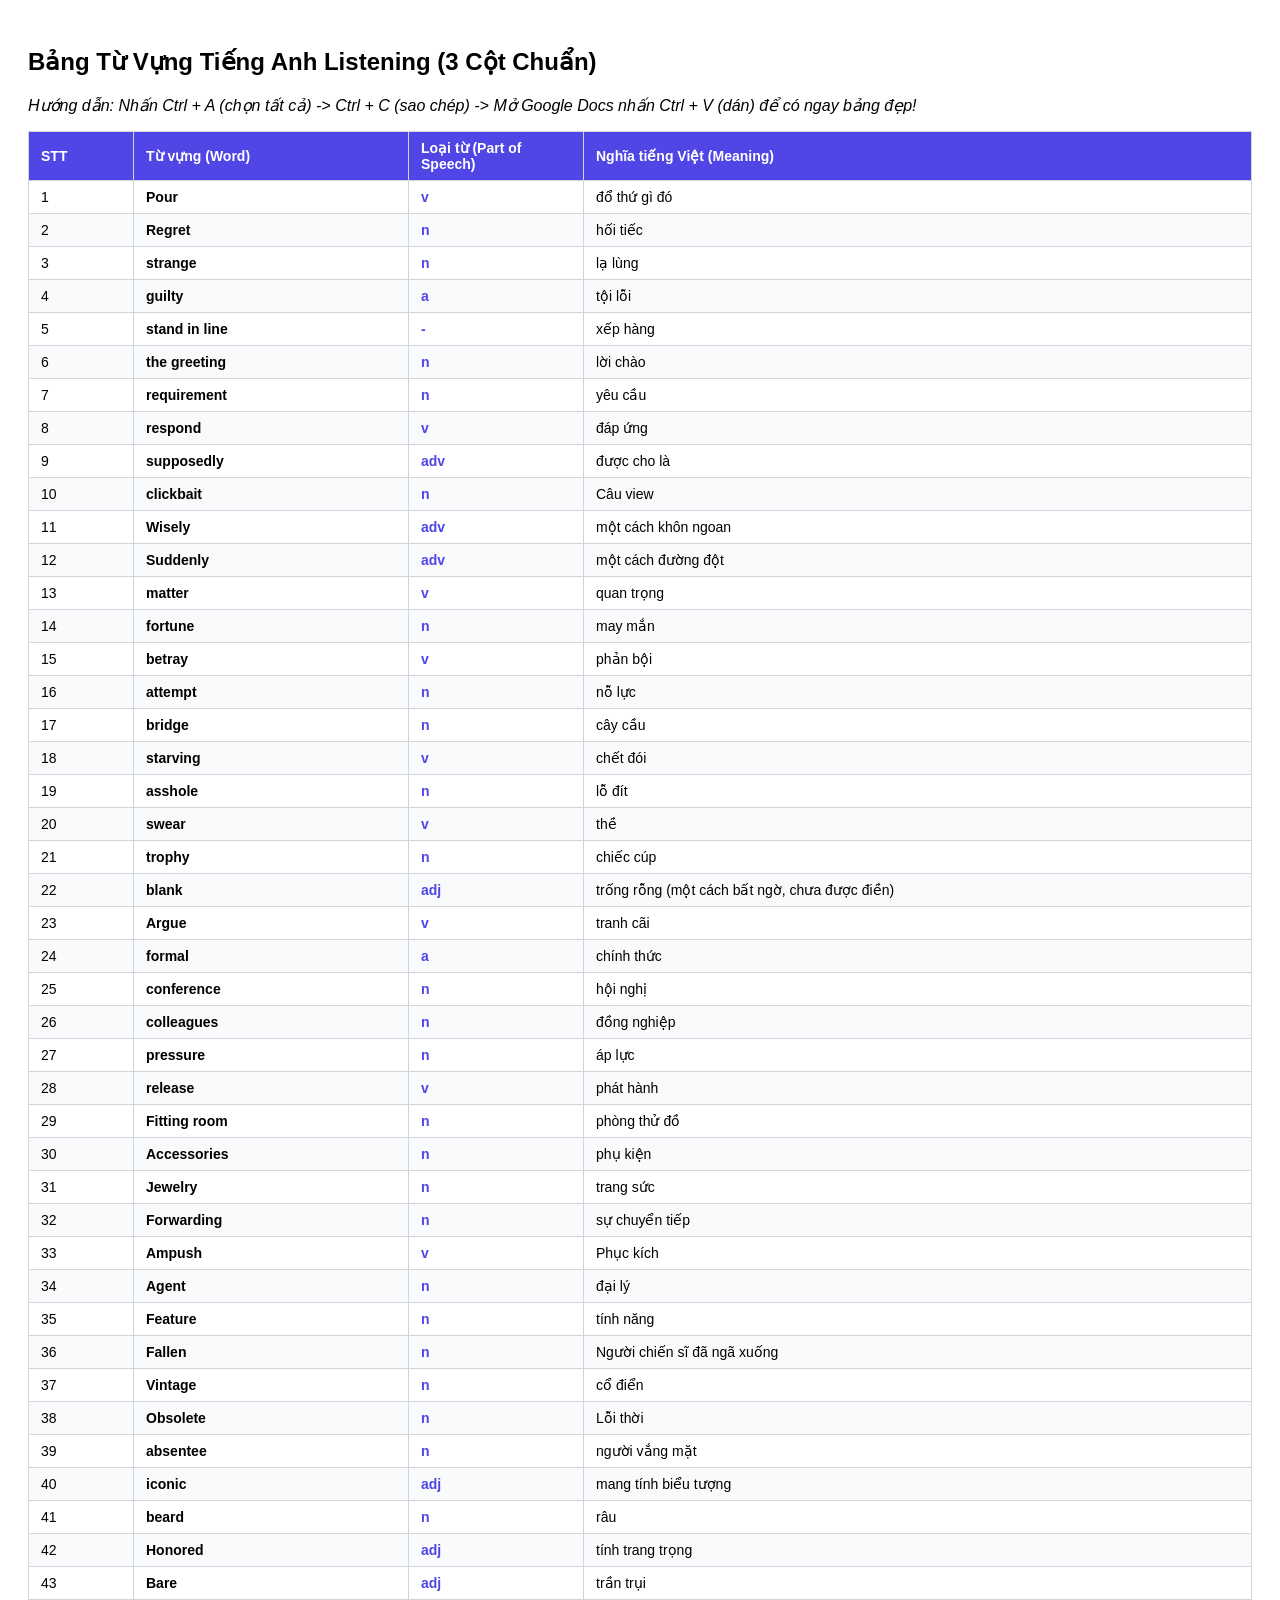
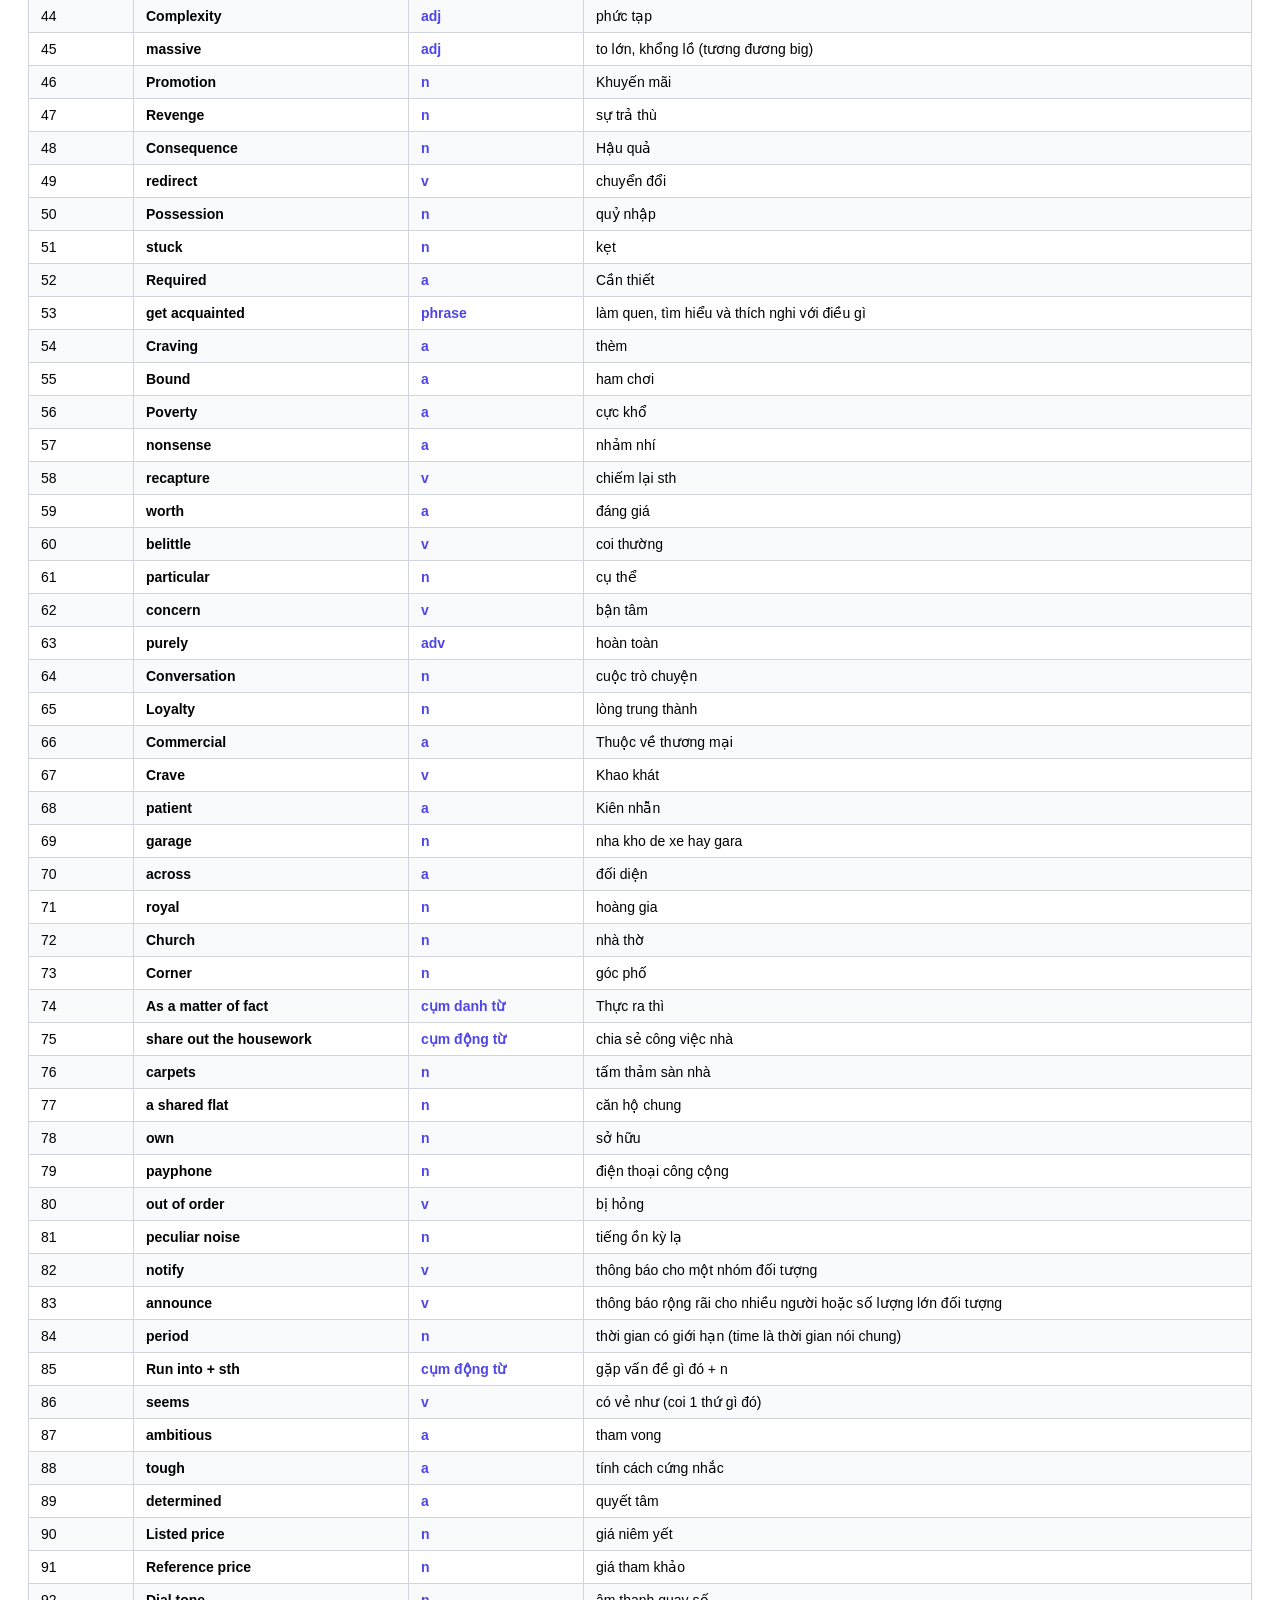
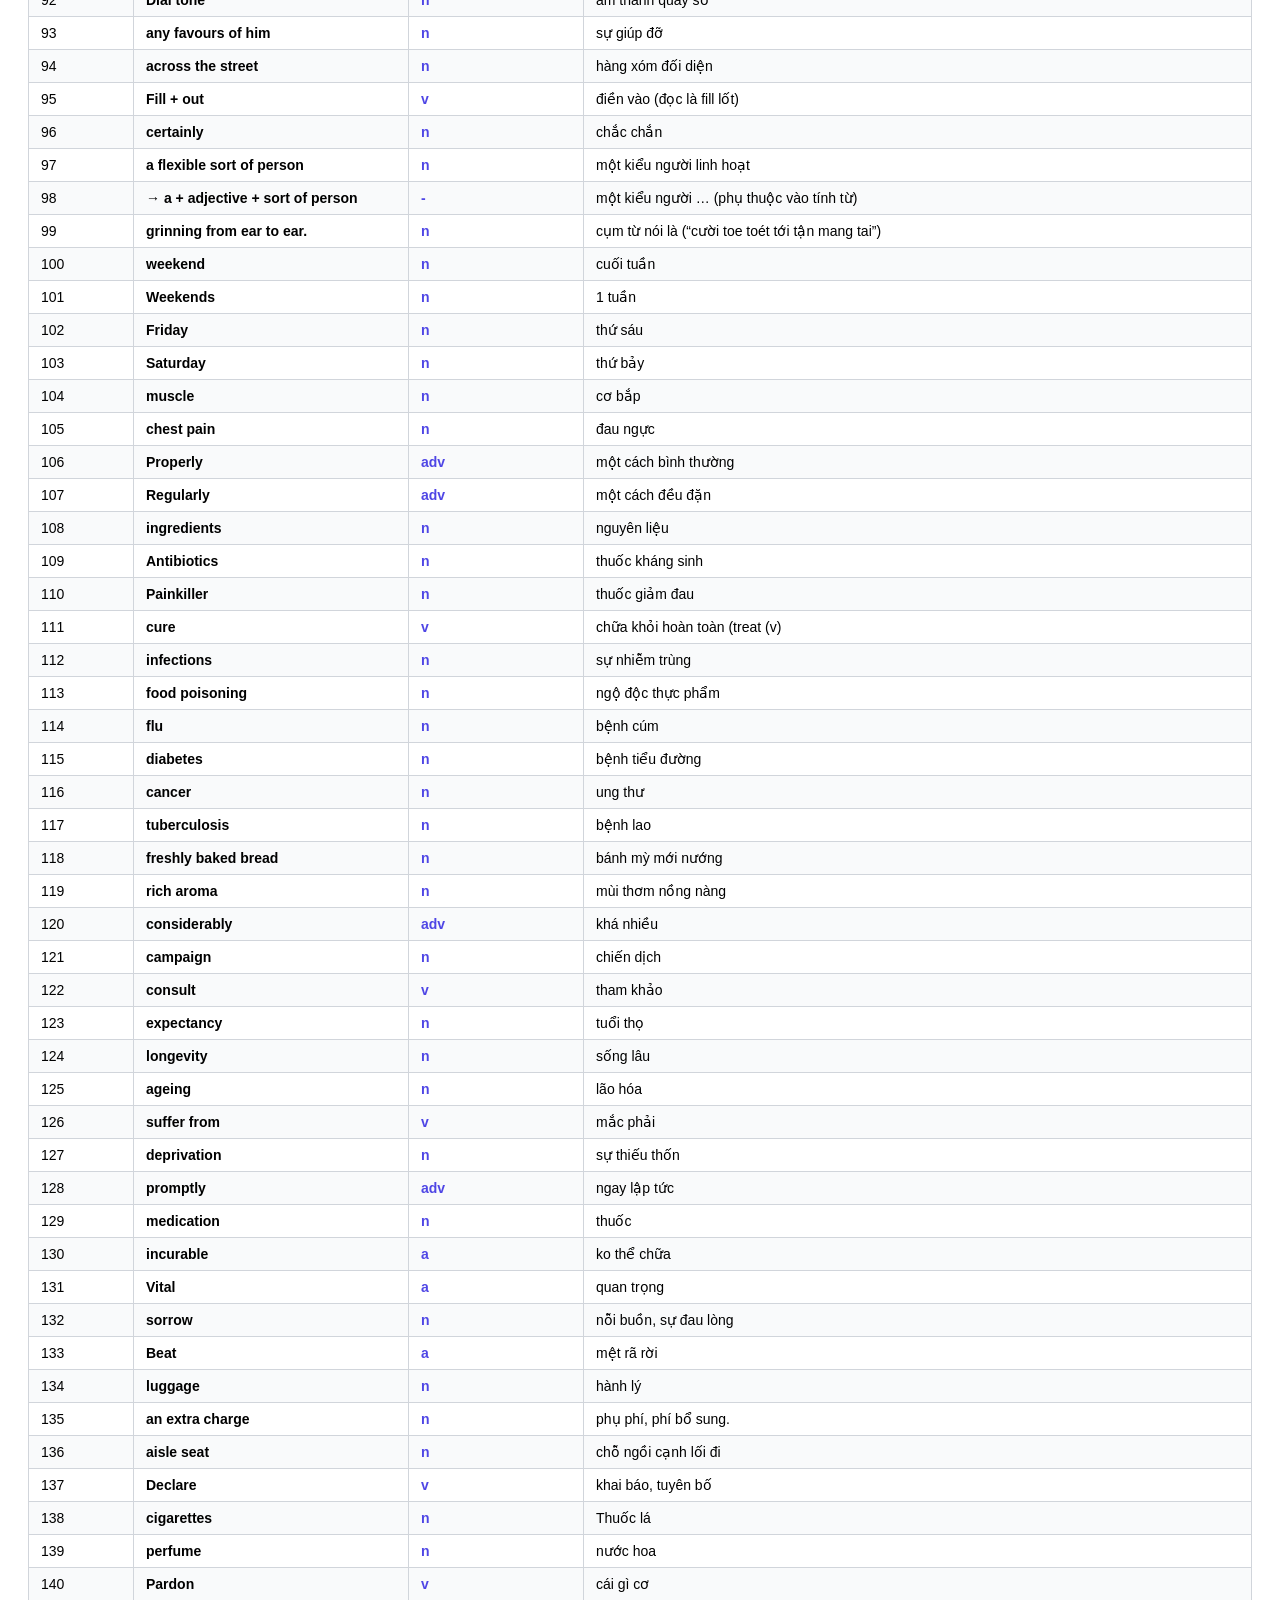
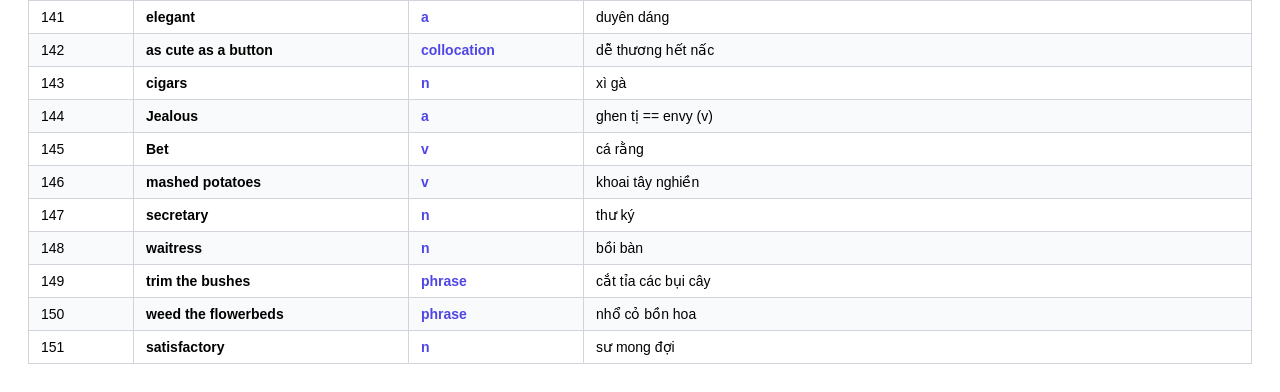
==== BANG_TU_VUNG.html @ 8c64496a "add: 3-column table HTML template for Google Docs" ====
<!DOCTYPE html>
<html>
<head>
<meta charset='utf-8'>
<title>Bảng Từ Vựng 3 Cột Chuẩn Cho Google Docs</title>
<style>
  body { font-family: Arial, sans-serif; padding: 20px; }
  table { border-collapse: collapse; width: 100%; font-size: 14px; }
  th, td { border: 1px solid #d1d5db; padding: 8px 12px; text-align: left; }
  th { background-color: #4f46e5; color: white; }
  tr:nth-child(even) { background-color: #f9fafb; }
  .pos { color: #4f46e5; font-weight: bold; }
</style>
</head>
<body>
<h2>Bảng Từ Vựng Tiếng Anh Listening (3 Cột Chuẩn)</h2>
<p><i>Hướng dẫn: Nhấn Ctrl + A (chọn tất cả) -> Ctrl + C (sao chép) -> Mở Google Docs nhấn Ctrl + V (dán) để có ngay bảng đẹp!</i></p>
<table>
<thead>
  <tr>
    <th style='width: 80px;'>STT</th>
    <th style='width: 250px;'>Từ vựng (Word)</th>
    <th style='width: 150px;'>Loại từ (Part of Speech)</th>
    <th>Nghĩa tiếng Việt (Meaning)</th>
  </tr>
</thead>
<tbody>
  <tr>
    <td>1</td>
    <td><b>Pour</b></td>
    <td class='pos'>v</td>
    <td>đổ thứ gì đó</td>
  </tr>
  <tr>
    <td>2</td>
    <td><b>Regret</b></td>
    <td class='pos'>n</td>
    <td>hối tiếc</td>
  </tr>
  <tr>
    <td>3</td>
    <td><b>strange</b></td>
    <td class='pos'>n</td>
    <td>lạ lùng</td>
  </tr>
  <tr>
    <td>4</td>
    <td><b>guilty</b></td>
    <td class='pos'>a</td>
    <td>tội lỗi</td>
  </tr>
  <tr>
    <td>5</td>
    <td><b>stand in line</b></td>
    <td class='pos'>-</td>
    <td>xếp hàng</td>
  </tr>
  <tr>
    <td>6</td>
    <td><b>the greeting</b></td>
    <td class='pos'>n</td>
    <td>lời chào</td>
  </tr>
  <tr>
    <td>7</td>
    <td><b>requirement</b></td>
    <td class='pos'>n</td>
    <td>yêu cầu</td>
  </tr>
  <tr>
    <td>8</td>
    <td><b>respond</b></td>
    <td class='pos'>v</td>
    <td>đáp ứng</td>
  </tr>
  <tr>
    <td>9</td>
    <td><b>supposedly</b></td>
    <td class='pos'>adv</td>
    <td>được cho là</td>
  </tr>
  <tr>
    <td>10</td>
    <td><b>clickbait</b></td>
    <td class='pos'>n</td>
    <td>Câu view</td>
  </tr>
  <tr>
    <td>11</td>
    <td><b>Wisely</b></td>
    <td class='pos'>adv</td>
    <td>một cách khôn ngoan</td>
  </tr>
  <tr>
    <td>12</td>
    <td><b>Suddenly</b></td>
    <td class='pos'>adv</td>
    <td>một cách đường đột</td>
  </tr>
  <tr>
    <td>13</td>
    <td><b>matter</b></td>
    <td class='pos'>v</td>
    <td>quan trọng</td>
  </tr>
  <tr>
    <td>14</td>
    <td><b>fortune</b></td>
    <td class='pos'>n</td>
    <td>may mắn</td>
  </tr>
  <tr>
    <td>15</td>
    <td><b>betray</b></td>
    <td class='pos'>v</td>
    <td>phản bội</td>
  </tr>
  <tr>
    <td>16</td>
    <td><b>attempt</b></td>
    <td class='pos'>n</td>
    <td>nỗ lực</td>
  </tr>
  <tr>
    <td>17</td>
    <td><b>bridge</b></td>
    <td class='pos'>n</td>
    <td>cây cầu</td>
  </tr>
  <tr>
    <td>18</td>
    <td><b>starving</b></td>
    <td class='pos'>v</td>
    <td>chết đói</td>
  </tr>
  <tr>
    <td>19</td>
    <td><b>asshole</b></td>
    <td class='pos'>n</td>
    <td>lỗ đít</td>
  </tr>
  <tr>
    <td>20</td>
    <td><b>swear</b></td>
    <td class='pos'>v</td>
    <td>thề</td>
  </tr>
  <tr>
    <td>21</td>
    <td><b>trophy</b></td>
    <td class='pos'>n</td>
    <td>chiếc cúp</td>
  </tr>
  <tr>
    <td>22</td>
    <td><b>blank</b></td>
    <td class='pos'>adj</td>
    <td>trống rỗng (một cách bất ngờ, chưa được điền)</td>
  </tr>
  <tr>
    <td>23</td>
    <td><b>Argue</b></td>
    <td class='pos'>v</td>
    <td>tranh cãi</td>
  </tr>
  <tr>
    <td>24</td>
    <td><b>formal</b></td>
    <td class='pos'>a</td>
    <td>chính thức</td>
  </tr>
  <tr>
    <td>25</td>
    <td><b>conference</b></td>
    <td class='pos'>n</td>
    <td>hội nghị</td>
  </tr>
  <tr>
    <td>26</td>
    <td><b>colleagues</b></td>
    <td class='pos'>n</td>
    <td>đồng nghiệp</td>
  </tr>
  <tr>
    <td>27</td>
    <td><b>pressure</b></td>
    <td class='pos'>n</td>
    <td>áp lực</td>
  </tr>
  <tr>
    <td>28</td>
    <td><b>release</b></td>
    <td class='pos'>v</td>
    <td>phát hành</td>
  </tr>
  <tr>
    <td>29</td>
    <td><b>Fitting room</b></td>
    <td class='pos'>n</td>
    <td>phòng thử đồ</td>
  </tr>
  <tr>
    <td>30</td>
    <td><b>Accessories</b></td>
    <td class='pos'>n</td>
    <td>phụ kiện</td>
  </tr>
  <tr>
    <td>31</td>
    <td><b>Jewelry</b></td>
    <td class='pos'>n</td>
    <td>trang sức</td>
  </tr>
  <tr>
    <td>32</td>
    <td><b>Forwarding</b></td>
    <td class='pos'>n</td>
    <td>sự chuyển tiếp</td>
  </tr>
  <tr>
    <td>33</td>
    <td><b>Ampush</b></td>
    <td class='pos'>v</td>
    <td>Phục kích</td>
  </tr>
  <tr>
    <td>34</td>
    <td><b>Agent</b></td>
    <td class='pos'>n</td>
    <td>đại lý</td>
  </tr>
  <tr>
    <td>35</td>
    <td><b>Feature</b></td>
    <td class='pos'>n</td>
    <td>tính năng</td>
  </tr>
  <tr>
    <td>36</td>
    <td><b>Fallen</b></td>
    <td class='pos'>n</td>
    <td>Người chiến sĩ đã ngã xuống</td>
  </tr>
  <tr>
    <td>37</td>
    <td><b>Vintage</b></td>
    <td class='pos'>n</td>
    <td>cổ điển</td>
  </tr>
  <tr>
    <td>38</td>
    <td><b>Obsolete</b></td>
    <td class='pos'>n</td>
    <td>Lỗi thời</td>
  </tr>
  <tr>
    <td>39</td>
    <td><b>absentee</b></td>
    <td class='pos'>n</td>
    <td>người vắng mặt</td>
  </tr>
  <tr>
    <td>40</td>
    <td><b>iconic</b></td>
    <td class='pos'>adj</td>
    <td>mang tính biểu tượng</td>
  </tr>
  <tr>
    <td>41</td>
    <td><b>beard</b></td>
    <td class='pos'>n</td>
    <td>râu</td>
  </tr>
  <tr>
    <td>42</td>
    <td><b>Honored</b></td>
    <td class='pos'>adj</td>
    <td>tính trang trọng</td>
  </tr>
  <tr>
    <td>43</td>
    <td><b>Bare</b></td>
    <td class='pos'>adj</td>
    <td>trần trụi</td>
  </tr>
  <tr>
    <td>44</td>
    <td><b>Complexity</b></td>
    <td class='pos'>adj</td>
    <td>phức tạp</td>
  </tr>
  <tr>
    <td>45</td>
    <td><b>massive</b></td>
    <td class='pos'>adj</td>
    <td>to lớn, khổng lồ (tương đương big)</td>
  </tr>
  <tr>
    <td>46</td>
    <td><b>Promotion</b></td>
    <td class='pos'>n</td>
    <td>Khuyến mãi</td>
  </tr>
  <tr>
    <td>47</td>
    <td><b>Revenge</b></td>
    <td class='pos'>n</td>
    <td>sự trả thù</td>
  </tr>
  <tr>
    <td>48</td>
    <td><b>Consequence</b></td>
    <td class='pos'>n</td>
    <td>Hậu quả</td>
  </tr>
  <tr>
    <td>49</td>
    <td><b>redirect</b></td>
    <td class='pos'>v</td>
    <td>chuyển đổi</td>
  </tr>
  <tr>
    <td>50</td>
    <td><b>Possession</b></td>
    <td class='pos'>n</td>
    <td>quỷ nhập</td>
  </tr>
  <tr>
    <td>51</td>
    <td><b>stuck</b></td>
    <td class='pos'>n</td>
    <td>kẹt</td>
  </tr>
  <tr>
    <td>52</td>
    <td><b>Required</b></td>
    <td class='pos'>a</td>
    <td>Cần thiết</td>
  </tr>
  <tr>
    <td>53</td>
    <td><b>get acquainted</b></td>
    <td class='pos'>phrase</td>
    <td>làm quen, tìm hiểu và thích nghi với điều gì</td>
  </tr>
  <tr>
    <td>54</td>
    <td><b>Craving</b></td>
    <td class='pos'>a</td>
    <td>thèm</td>
  </tr>
  <tr>
    <td>55</td>
    <td><b>Bound</b></td>
    <td class='pos'>a</td>
    <td>ham chơi</td>
  </tr>
  <tr>
    <td>56</td>
    <td><b>Poverty</b></td>
    <td class='pos'>a</td>
    <td>cực khổ</td>
  </tr>
  <tr>
    <td>57</td>
    <td><b>nonsense</b></td>
    <td class='pos'>a</td>
    <td>nhảm nhí</td>
  </tr>
  <tr>
    <td>58</td>
    <td><b>recapture</b></td>
    <td class='pos'>v</td>
    <td>chiếm lại sth</td>
  </tr>
  <tr>
    <td>59</td>
    <td><b>worth</b></td>
    <td class='pos'>a</td>
    <td>đáng giá</td>
  </tr>
  <tr>
    <td>60</td>
    <td><b>belittle</b></td>
    <td class='pos'>v</td>
    <td>coi thường</td>
  </tr>
  <tr>
    <td>61</td>
    <td><b>particular</b></td>
    <td class='pos'>n</td>
    <td>cụ thể</td>
  </tr>
  <tr>
    <td>62</td>
    <td><b>concern</b></td>
    <td class='pos'>v</td>
    <td>bận tâm</td>
  </tr>
  <tr>
    <td>63</td>
    <td><b>purely</b></td>
    <td class='pos'>adv</td>
    <td>hoàn toàn</td>
  </tr>
  <tr>
    <td>64</td>
    <td><b>Conversation</b></td>
    <td class='pos'>n</td>
    <td>cuộc trò chuyện</td>
  </tr>
  <tr>
    <td>65</td>
    <td><b>Loyalty</b></td>
    <td class='pos'>n</td>
    <td>lòng trung thành</td>
  </tr>
  <tr>
    <td>66</td>
    <td><b>Commercial</b></td>
    <td class='pos'>a</td>
    <td>Thuộc về thương mại</td>
  </tr>
  <tr>
    <td>67</td>
    <td><b>Crave</b></td>
    <td class='pos'>v</td>
    <td>Khao khát</td>
  </tr>
  <tr>
    <td>68</td>
    <td><b>patient</b></td>
    <td class='pos'>a</td>
    <td>Kiên nhẫn</td>
  </tr>
  <tr>
    <td>69</td>
    <td><b>garage</b></td>
    <td class='pos'>n</td>
    <td>nha kho de xe hay gara</td>
  </tr>
  <tr>
    <td>70</td>
    <td><b>across</b></td>
    <td class='pos'>a</td>
    <td>đối diện</td>
  </tr>
  <tr>
    <td>71</td>
    <td><b>royal</b></td>
    <td class='pos'>n</td>
    <td>hoàng gia</td>
  </tr>
  <tr>
    <td>72</td>
    <td><b>Church</b></td>
    <td class='pos'>n</td>
    <td>nhà thờ</td>
  </tr>
  <tr>
    <td>73</td>
    <td><b>Corner</b></td>
    <td class='pos'>n</td>
    <td>góc phố</td>
  </tr>
  <tr>
    <td>74</td>
    <td><b>As a matter of fact</b></td>
    <td class='pos'>cụm danh từ</td>
    <td>Thực ra thì</td>
  </tr>
  <tr>
    <td>75</td>
    <td><b>share out the housework</b></td>
    <td class='pos'>cụm động từ</td>
    <td>chia sẻ công việc nhà</td>
  </tr>
  <tr>
    <td>76</td>
    <td><b>carpets</b></td>
    <td class='pos'>n</td>
    <td>tấm thảm sàn nhà</td>
  </tr>
  <tr>
    <td>77</td>
    <td><b>a shared flat</b></td>
    <td class='pos'>n</td>
    <td>căn hộ chung</td>
  </tr>
  <tr>
    <td>78</td>
    <td><b>own</b></td>
    <td class='pos'>n</td>
    <td>sở hữu</td>
  </tr>
  <tr>
    <td>79</td>
    <td><b>payphone</b></td>
    <td class='pos'>n</td>
    <td>điện thoại công cộng</td>
  </tr>
  <tr>
    <td>80</td>
    <td><b>out of order</b></td>
    <td class='pos'>v</td>
    <td>bị hỏng</td>
  </tr>
  <tr>
    <td>81</td>
    <td><b>peculiar noise</b></td>
    <td class='pos'>n</td>
    <td>tiếng ồn kỳ lạ</td>
  </tr>
  <tr>
    <td>82</td>
    <td><b>notify</b></td>
    <td class='pos'>v</td>
    <td>thông báo cho một nhóm đối tượng</td>
  </tr>
  <tr>
    <td>83</td>
    <td><b>announce</b></td>
    <td class='pos'>v</td>
    <td>thông báo rộng rãi cho nhiều người hoặc số lượng lớn đối tượng</td>
  </tr>
  <tr>
    <td>84</td>
    <td><b>period</b></td>
    <td class='pos'>n</td>
    <td>thời gian có giới hạn (time là thời gian nói chung)</td>
  </tr>
  <tr>
    <td>85</td>
    <td><b>Run into + sth</b></td>
    <td class='pos'>cụm động từ</td>
    <td>gặp vấn đề gì đó + n</td>
  </tr>
  <tr>
    <td>86</td>
    <td><b>seems</b></td>
    <td class='pos'>v</td>
    <td>có vẻ như (coi 1 thứ gì đó)</td>
  </tr>
  <tr>
    <td>87</td>
    <td><b>ambitious</b></td>
    <td class='pos'>a</td>
    <td>tham vong</td>
  </tr>
  <tr>
    <td>88</td>
    <td><b>tough</b></td>
    <td class='pos'>a</td>
    <td>tính cách cứng nhắc</td>
  </tr>
  <tr>
    <td>89</td>
    <td><b>determined</b></td>
    <td class='pos'>a</td>
    <td>quyết tâm</td>
  </tr>
  <tr>
    <td>90</td>
    <td><b>Listed price</b></td>
    <td class='pos'>n</td>
    <td>giá niêm yết</td>
  </tr>
  <tr>
    <td>91</td>
    <td><b>Reference price</b></td>
    <td class='pos'>n</td>
    <td>giá tham khảo</td>
  </tr>
  <tr>
    <td>92</td>
    <td><b>Dial tone</b></td>
    <td class='pos'>n</td>
    <td>âm thanh quay số</td>
  </tr>
  <tr>
    <td>93</td>
    <td><b>any favours of him</b></td>
    <td class='pos'>n</td>
    <td>sự giúp đỡ</td>
  </tr>
  <tr>
    <td>94</td>
    <td><b>across the street</b></td>
    <td class='pos'>n</td>
    <td>hàng xóm đối diện</td>
  </tr>
  <tr>
    <td>95</td>
    <td><b>Fill + out</b></td>
    <td class='pos'>v</td>
    <td>điền vào (đọc là fill lốt)</td>
  </tr>
  <tr>
    <td>96</td>
    <td><b>certainly</b></td>
    <td class='pos'>n</td>
    <td>chắc chắn</td>
  </tr>
  <tr>
    <td>97</td>
    <td><b>a flexible sort of person</b></td>
    <td class='pos'>n</td>
    <td>một kiểu người linh hoạt</td>
  </tr>
  <tr>
    <td>98</td>
    <td><b>→ a + adjective + sort of person</b></td>
    <td class='pos'>-</td>
    <td>một kiểu người … (phụ thuộc vào tính từ)</td>
  </tr>
  <tr>
    <td>99</td>
    <td><b>grinning from ear to ear.</b></td>
    <td class='pos'>n</td>
    <td>cụm từ nói là (“cười toe toét tới tận mang tai”)</td>
  </tr>
  <tr>
    <td>100</td>
    <td><b>weekend</b></td>
    <td class='pos'>n</td>
    <td>cuối tuần</td>
  </tr>
  <tr>
    <td>101</td>
    <td><b>Weekends</b></td>
    <td class='pos'>n</td>
    <td>1 tuần</td>
  </tr>
  <tr>
    <td>102</td>
    <td><b>Friday</b></td>
    <td class='pos'>n</td>
    <td>thứ sáu</td>
  </tr>
  <tr>
    <td>103</td>
    <td><b>Saturday</b></td>
    <td class='pos'>n</td>
    <td>thứ bảy</td>
  </tr>
  <tr>
    <td>104</td>
    <td><b>muscle</b></td>
    <td class='pos'>n</td>
    <td>cơ bắp</td>
  </tr>
  <tr>
    <td>105</td>
    <td><b>chest pain</b></td>
    <td class='pos'>n</td>
    <td>đau ngực</td>
  </tr>
  <tr>
    <td>106</td>
    <td><b>Properly</b></td>
    <td class='pos'>adv</td>
    <td>một cách bình thường</td>
  </tr>
  <tr>
    <td>107</td>
    <td><b>Regularly</b></td>
    <td class='pos'>adv</td>
    <td>một cách đều đặn</td>
  </tr>
  <tr>
    <td>108</td>
    <td><b>ingredients</b></td>
    <td class='pos'>n</td>
    <td>nguyên liệu</td>
  </tr>
  <tr>
    <td>109</td>
    <td><b>Antibiotics</b></td>
    <td class='pos'>n</td>
    <td>thuốc kháng sinh</td>
  </tr>
  <tr>
    <td>110</td>
    <td><b>Painkiller</b></td>
    <td class='pos'>n</td>
    <td>thuốc giảm đau</td>
  </tr>
  <tr>
    <td>111</td>
    <td><b>cure</b></td>
    <td class='pos'>v</td>
    <td>chữa khỏi hoàn toàn (treat (v)</td>
  </tr>
  <tr>
    <td>112</td>
    <td><b>infections</b></td>
    <td class='pos'>n</td>
    <td>sự nhiễm trùng</td>
  </tr>
  <tr>
    <td>113</td>
    <td><b>food poisoning</b></td>
    <td class='pos'>n</td>
    <td>ngộ độc thực phẩm</td>
  </tr>
  <tr>
    <td>114</td>
    <td><b>flu</b></td>
    <td class='pos'>n</td>
    <td>bệnh cúm</td>
  </tr>
  <tr>
    <td>115</td>
    <td><b>diabetes</b></td>
    <td class='pos'>n</td>
    <td>bệnh tiểu đường</td>
  </tr>
  <tr>
    <td>116</td>
    <td><b>cancer</b></td>
    <td class='pos'>n</td>
    <td>ung thư</td>
  </tr>
  <tr>
    <td>117</td>
    <td><b>tuberculosis</b></td>
    <td class='pos'>n</td>
    <td>bệnh lao</td>
  </tr>
  <tr>
    <td>118</td>
    <td><b>freshly baked bread</b></td>
    <td class='pos'>n</td>
    <td>bánh mỳ mới nướng</td>
  </tr>
  <tr>
    <td>119</td>
    <td><b>rich aroma</b></td>
    <td class='pos'>n</td>
    <td>mùi thơm nồng nàng</td>
  </tr>
  <tr>
    <td>120</td>
    <td><b>considerably</b></td>
    <td class='pos'>adv</td>
    <td>khá nhiều</td>
  </tr>
  <tr>
    <td>121</td>
    <td><b>campaign</b></td>
    <td class='pos'>n</td>
    <td>chiến dịch</td>
  </tr>
  <tr>
    <td>122</td>
    <td><b>consult</b></td>
    <td class='pos'>v</td>
    <td>tham khảo</td>
  </tr>
  <tr>
    <td>123</td>
    <td><b>expectancy</b></td>
    <td class='pos'>n</td>
    <td>tuổi thọ</td>
  </tr>
  <tr>
    <td>124</td>
    <td><b>longevity</b></td>
    <td class='pos'>n</td>
    <td>sống lâu</td>
  </tr>
  <tr>
    <td>125</td>
    <td><b>ageing</b></td>
    <td class='pos'>n</td>
    <td>lão hóa</td>
  </tr>
  <tr>
    <td>126</td>
    <td><b>suffer from</b></td>
    <td class='pos'>v</td>
    <td>mắc phải</td>
  </tr>
  <tr>
    <td>127</td>
    <td><b>deprivation</b></td>
    <td class='pos'>n</td>
    <td>sự thiếu thốn</td>
  </tr>
  <tr>
    <td>128</td>
    <td><b>promptly</b></td>
    <td class='pos'>adv</td>
    <td>ngay lập tức</td>
  </tr>
  <tr>
    <td>129</td>
    <td><b>medication</b></td>
    <td class='pos'>n</td>
    <td>thuốc</td>
  </tr>
  <tr>
    <td>130</td>
    <td><b>incurable</b></td>
    <td class='pos'>a</td>
    <td>ko thể chữa</td>
  </tr>
  <tr>
    <td>131</td>
    <td><b>Vital</b></td>
    <td class='pos'>a</td>
    <td>quan trọng</td>
  </tr>
  <tr>
    <td>132</td>
    <td><b>sorrow</b></td>
    <td class='pos'>n</td>
    <td>nỗi buồn, sự đau lòng</td>
  </tr>
  <tr>
    <td>133</td>
    <td><b>Beat</b></td>
    <td class='pos'>a</td>
    <td>mệt rã rời</td>
  </tr>
  <tr>
    <td>134</td>
    <td><b>luggage</b></td>
    <td class='pos'>n</td>
    <td>hành lý</td>
  </tr>
  <tr>
    <td>135</td>
    <td><b>an extra charge</b></td>
    <td class='pos'>n</td>
    <td>phụ phí, phí bổ sung.</td>
  </tr>
  <tr>
    <td>136</td>
    <td><b>aisle seat</b></td>
    <td class='pos'>n</td>
    <td>chỗ ngồi cạnh lối đi</td>
  </tr>
  <tr>
    <td>137</td>
    <td><b>Declare</b></td>
    <td class='pos'>v</td>
    <td>khai báo, tuyên bố</td>
  </tr>
  <tr>
    <td>138</td>
    <td><b>cigarettes</b></td>
    <td class='pos'>n</td>
    <td>Thuốc lá</td>
  </tr>
  <tr>
    <td>139</td>
    <td><b>perfume</b></td>
    <td class='pos'>n</td>
    <td>nước hoa</td>
  </tr>
  <tr>
    <td>140</td>
    <td><b>Pardon</b></td>
    <td class='pos'>v</td>
    <td>cái gì cơ</td>
  </tr>
  <tr>
    <td>141</td>
    <td><b>elegant</b></td>
    <td class='pos'>a</td>
    <td>duyên dáng</td>
  </tr>
  <tr>
    <td>142</td>
    <td><b>as cute as a button</b></td>
    <td class='pos'>collocation</td>
    <td>dễ thương hết nấc</td>
  </tr>
  <tr>
    <td>143</td>
    <td><b>cigars</b></td>
    <td class='pos'>n</td>
    <td>xì gà</td>
  </tr>
  <tr>
    <td>144</td>
    <td><b>Jealous</b></td>
    <td class='pos'>a</td>
    <td>ghen tị ==  envy (v)</td>
  </tr>
  <tr>
    <td>145</td>
    <td><b>Bet</b></td>
    <td class='pos'>v</td>
    <td>cá rằng</td>
  </tr>
  <tr>
    <td>146</td>
    <td><b>mashed potatoes</b></td>
    <td class='pos'>v</td>
    <td>khoai tây nghiền</td>
  </tr>
  <tr>
    <td>147</td>
    <td><b>secretary</b></td>
    <td class='pos'>n</td>
    <td>thư ký</td>
  </tr>
  <tr>
    <td>148</td>
    <td><b>waitress</b></td>
    <td class='pos'>n</td>
    <td>bồi bàn</td>
  </tr>
  <tr>
    <td>149</td>
    <td><b>trim the bushes</b></td>
    <td class='pos'>phrase</td>
    <td>cắt tỉa các bụi cây</td>
  </tr>
  <tr>
    <td>150</td>
    <td><b>weed the flowerbeds</b></td>
    <td class='pos'>phrase</td>
    <td>nhổ cỏ bồn hoa</td>
  </tr>
  <tr>
    <td>151</td>
    <td><b>satisfactory</b></td>
    <td class='pos'>n</td>
    <td>sư mong đợi</td>
  </tr>
</tbody>
</table>
</body>
</html>
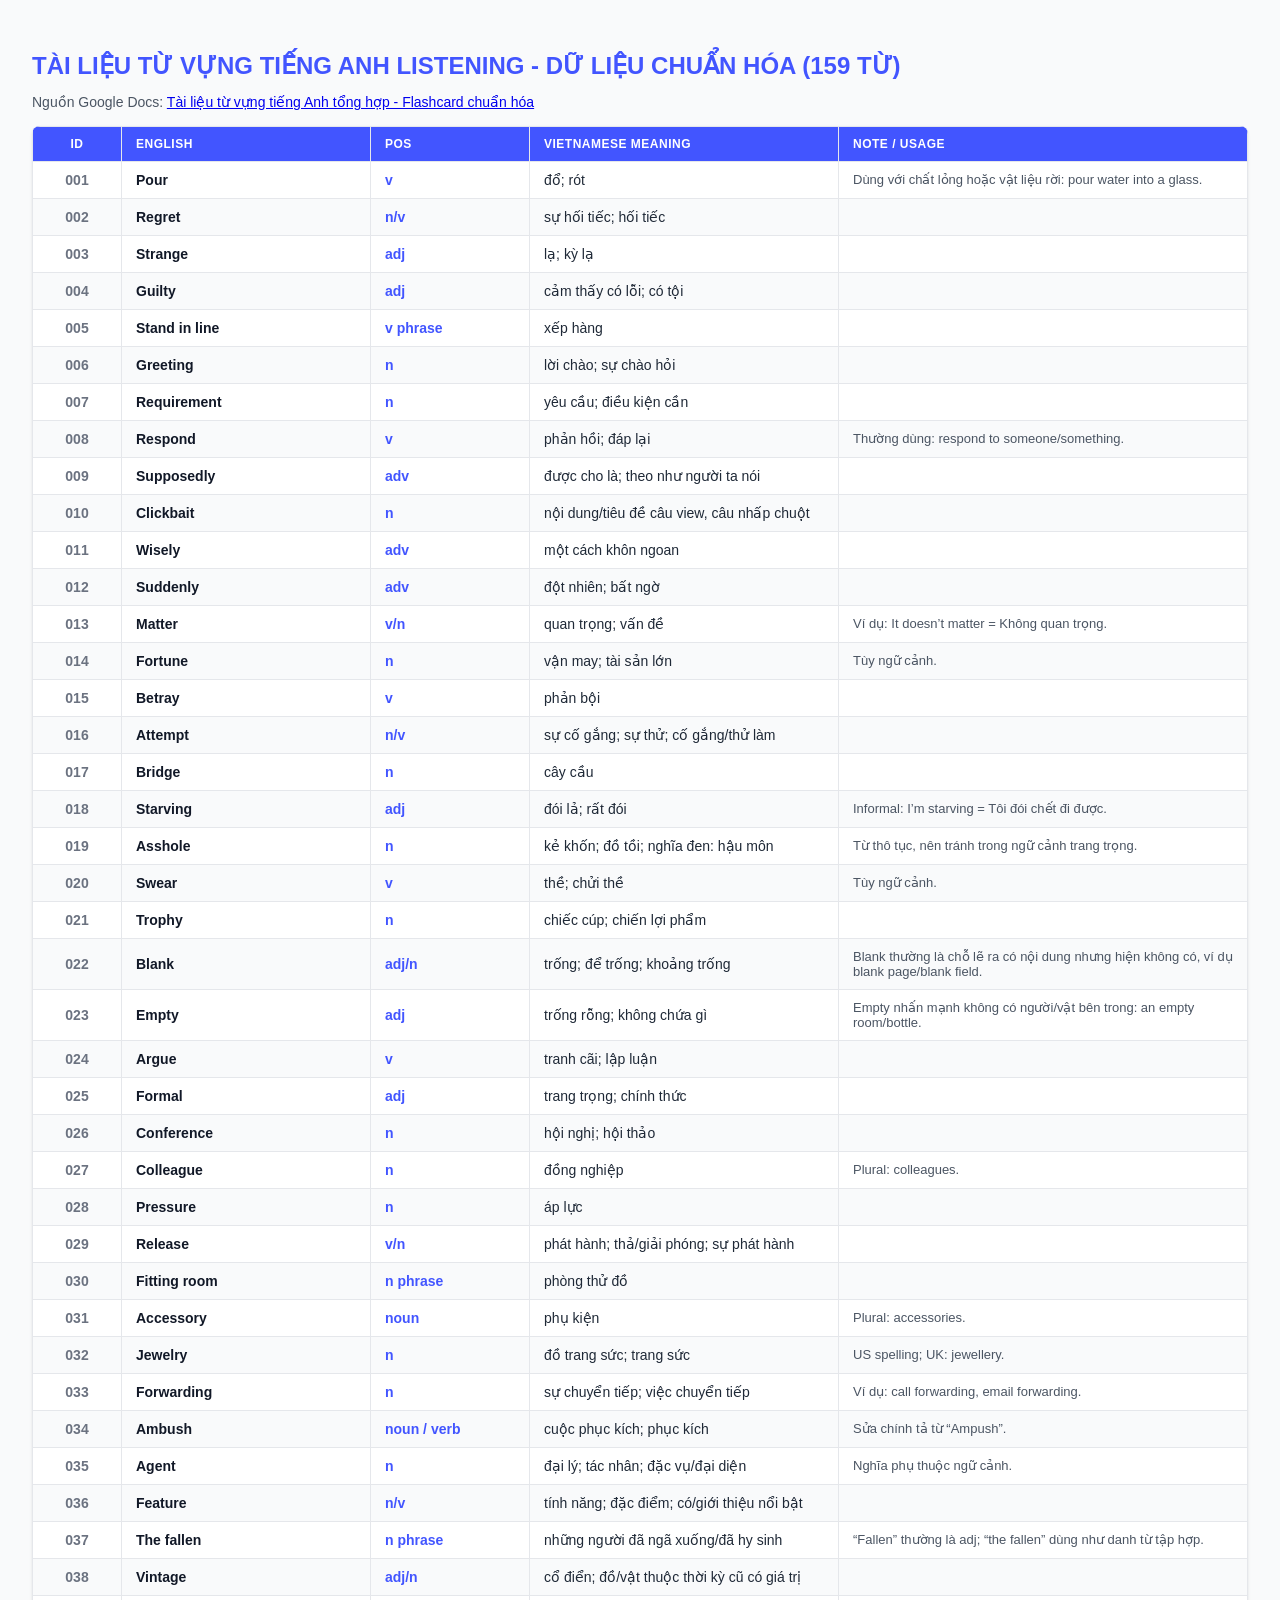
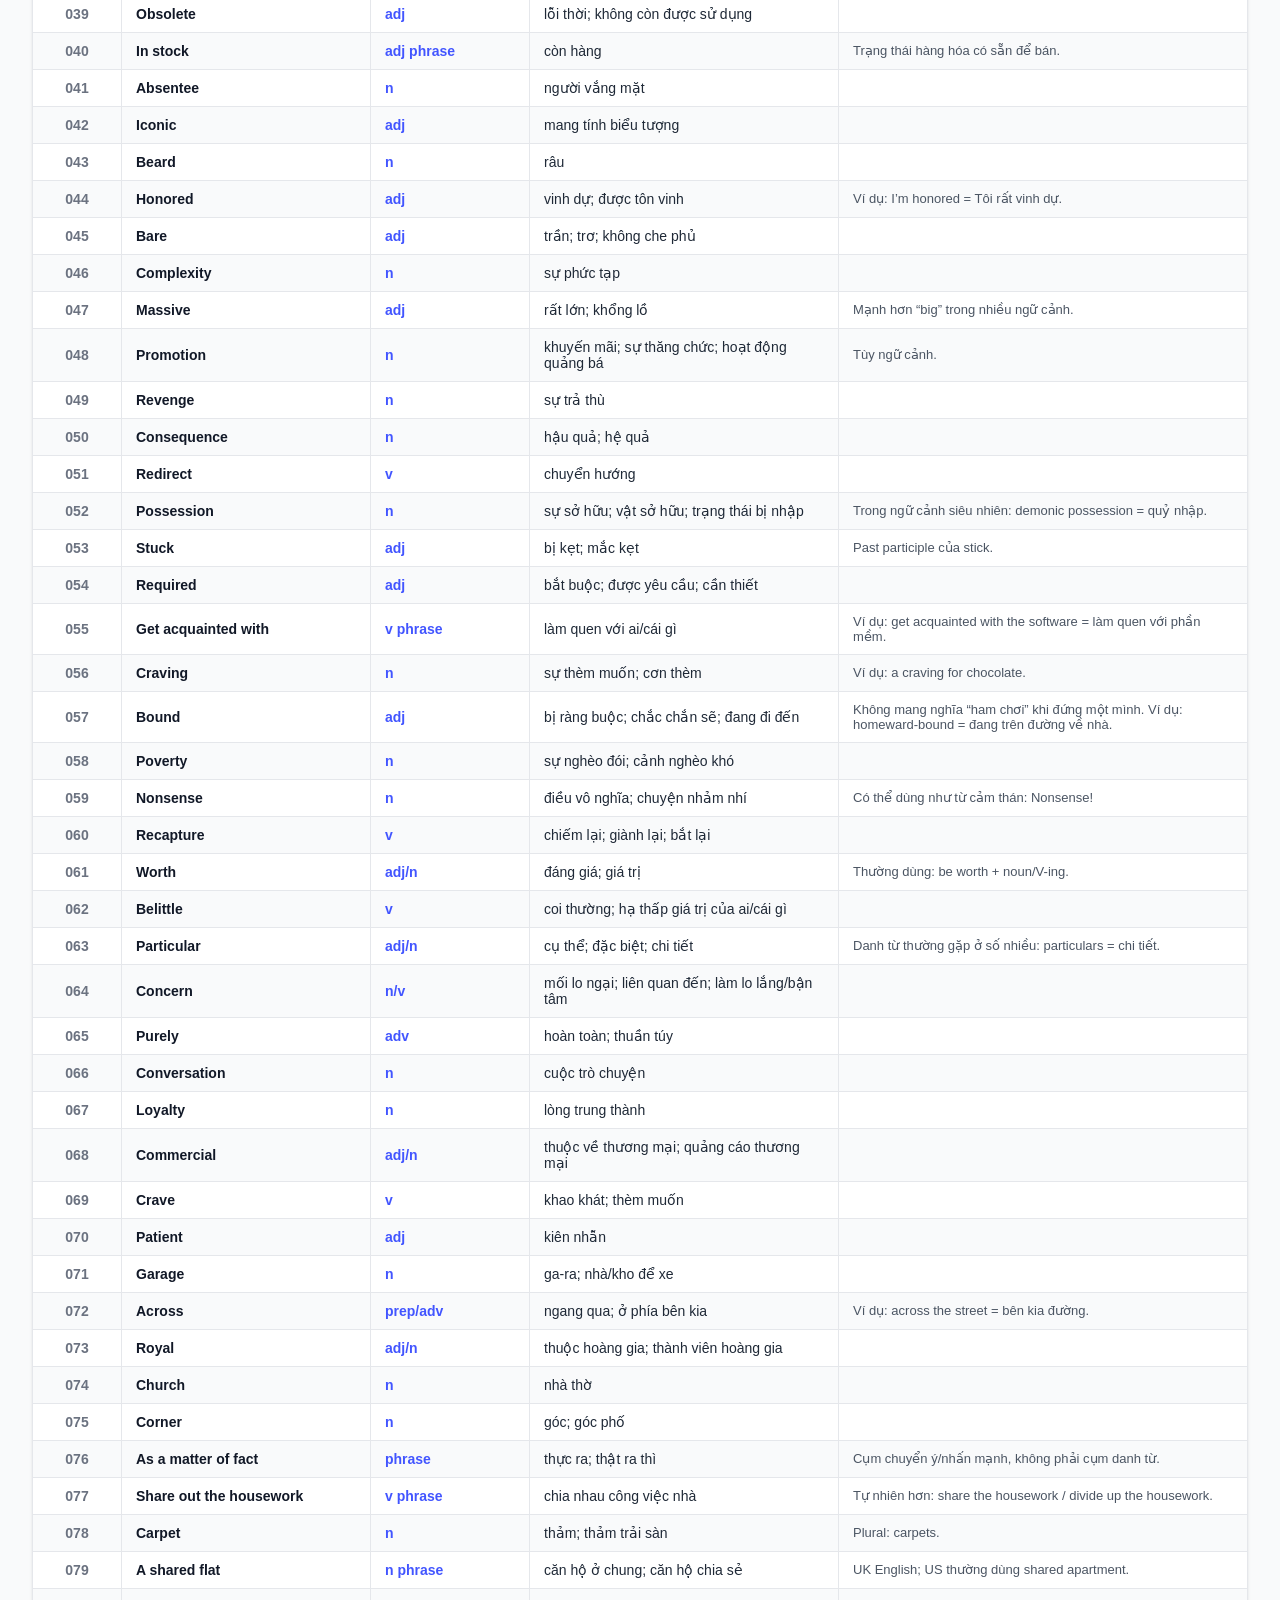
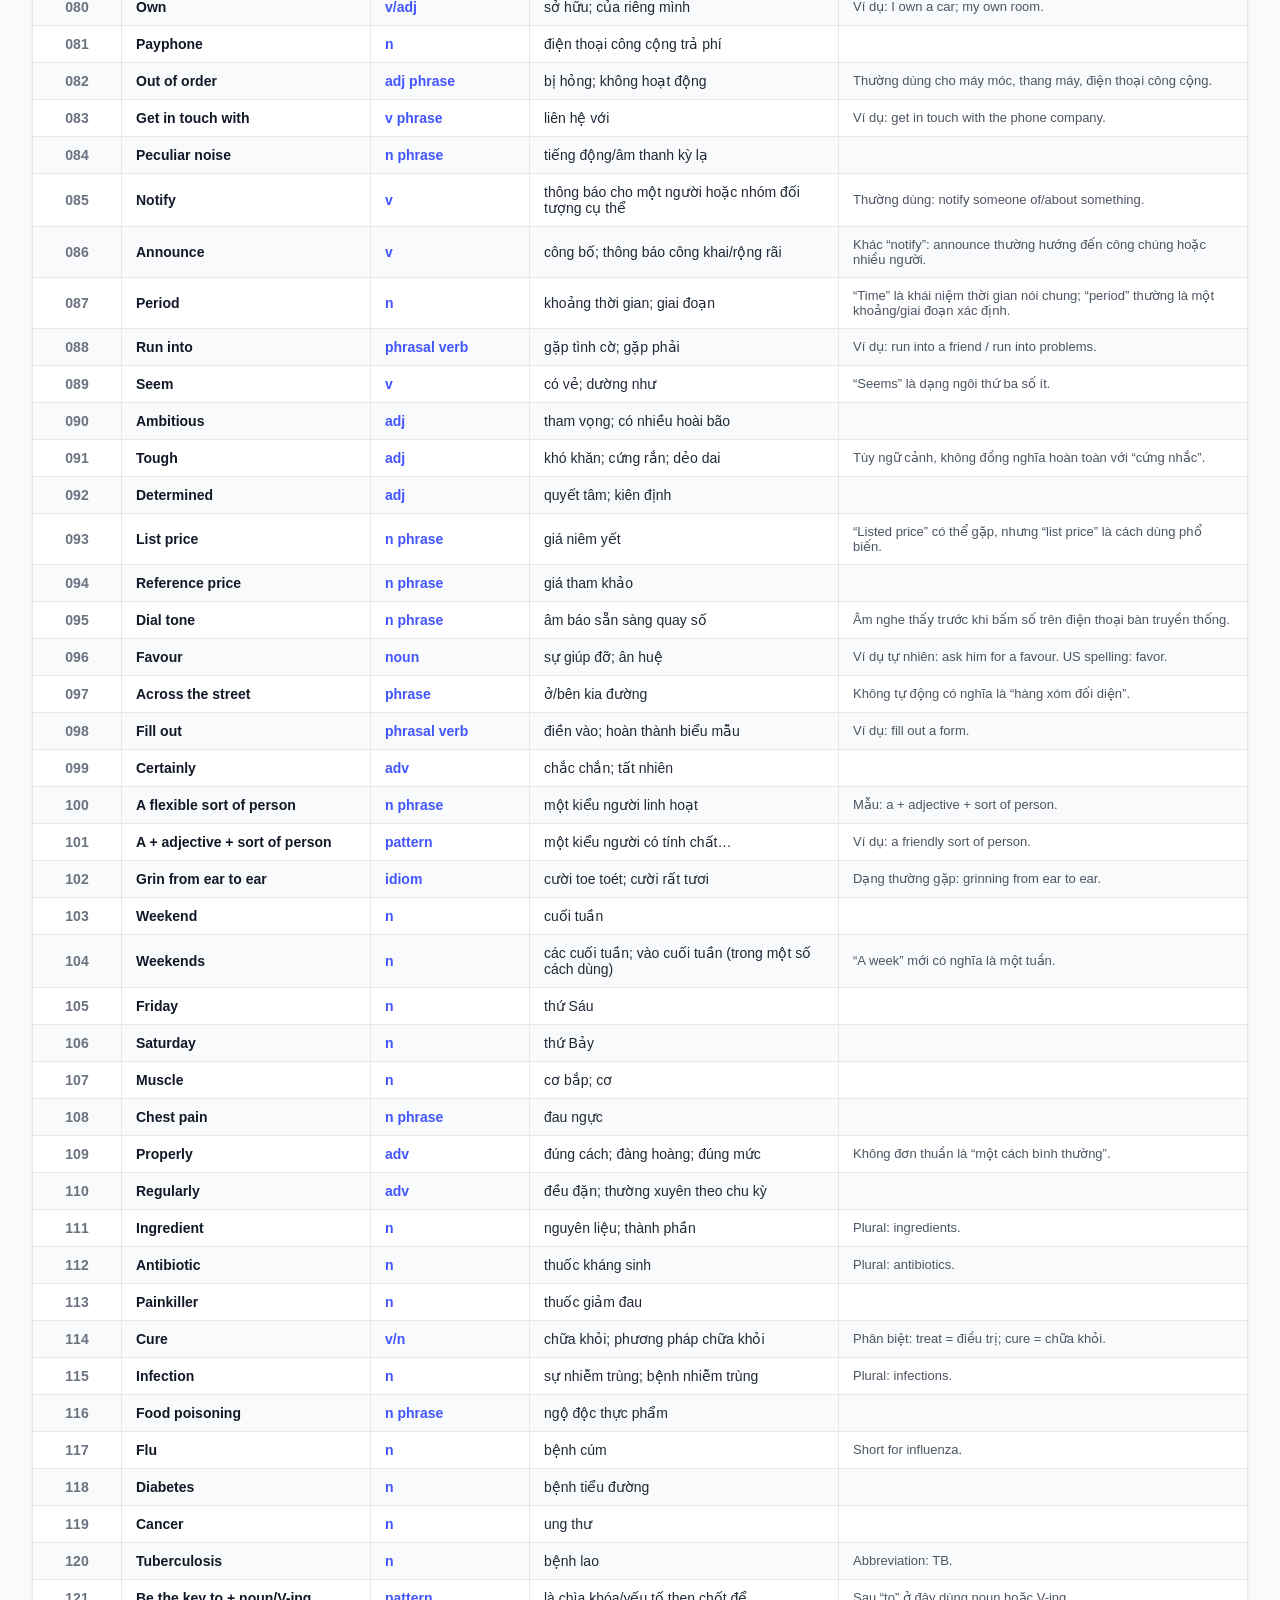
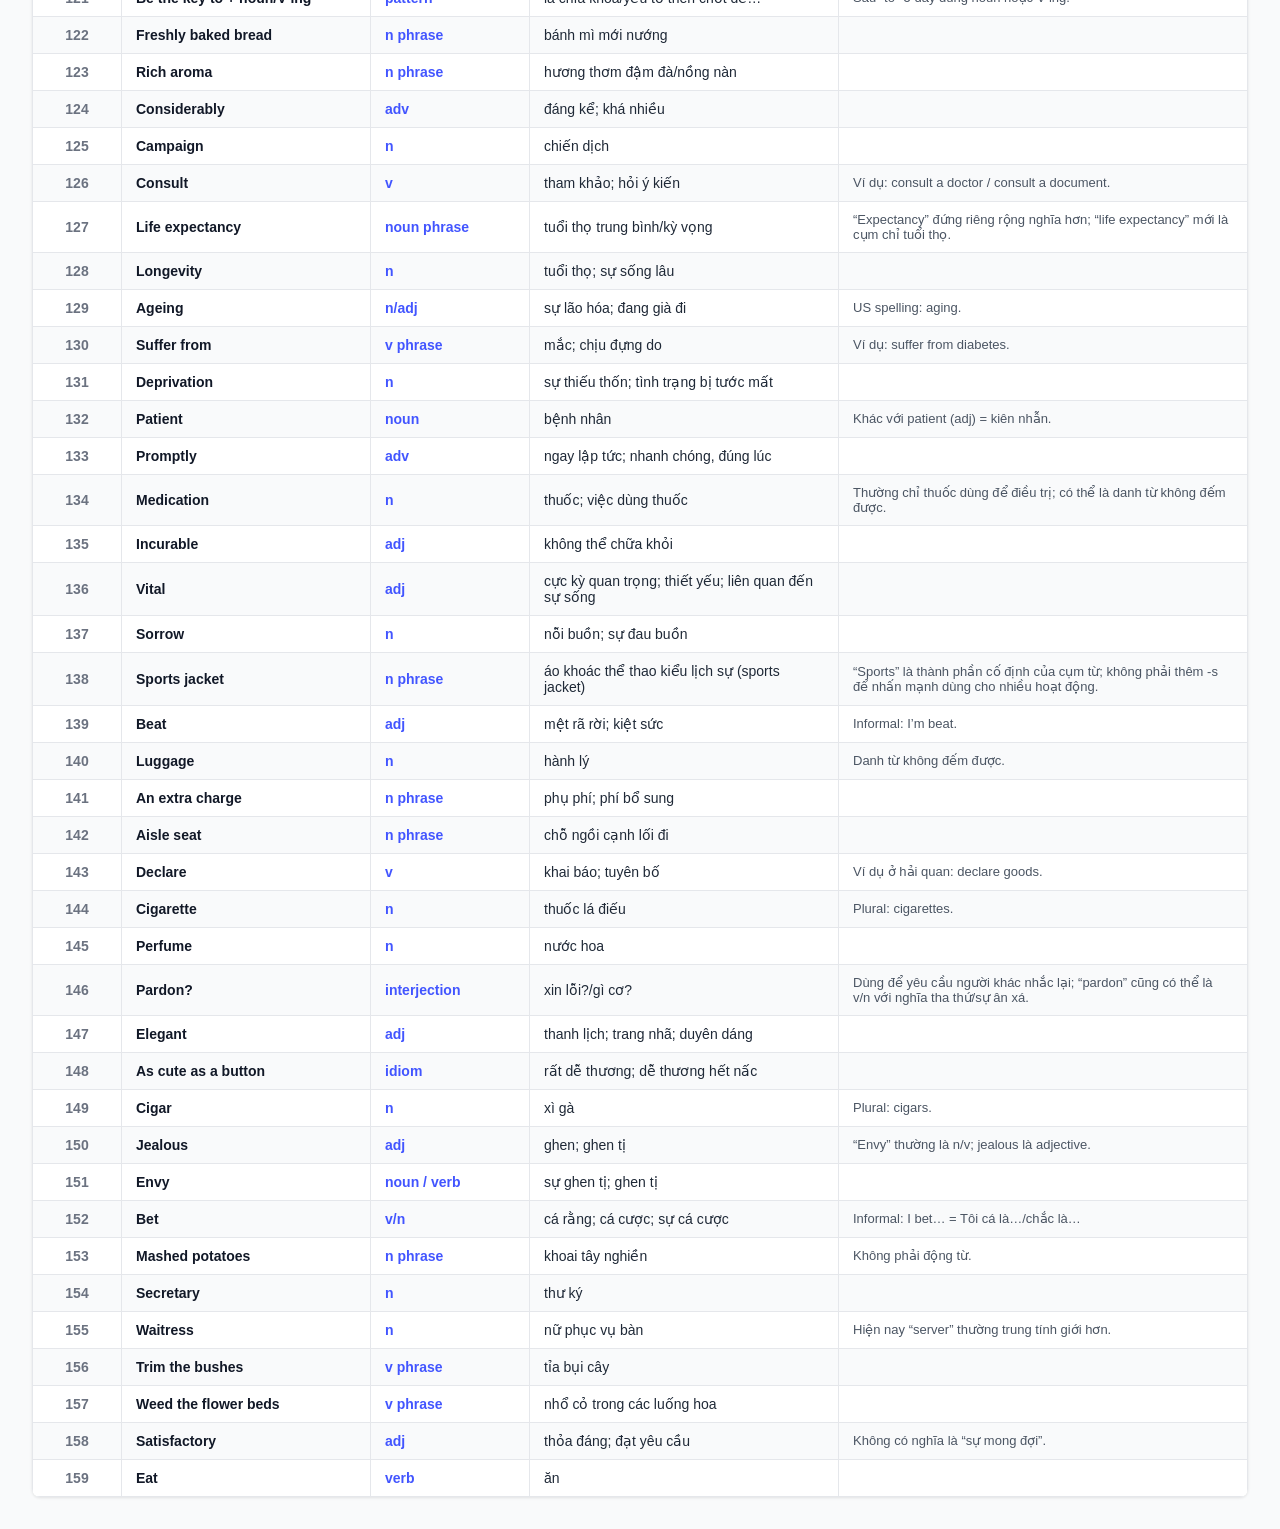
==== commit 9fbc0d20: "feat(source): switch data source to standardized Google Doc (v10.0)" ====
--- a/BANG_TU_VUNG.html
+++ b/BANG_TU_VUNG.html
@@ -1,937 +1,1148 @@
 <!DOCTYPE html>
-<html>
+<html lang="vi">
 <head>
-<meta charset='utf-8'>
-<title>Bảng Từ Vựng 3 Cột Chuẩn Cho Google Docs</title>
+<meta charset="utf-8">
+<title>Bảng Từ Vựng Chuẩn Hóa 5 Cột Cho Google Docs (159 Mục)</title>
 <style>
-  body { font-family: Arial, sans-serif; padding: 20px; }
-  table { border-collapse: collapse; width: 100%; font-size: 14px; }
-  th, td { border: 1px solid #d1d5db; padding: 8px 12px; text-align: left; }
-  th { background-color: #4f46e5; color: white; }
+  body { font-family: -apple-system, BlinkMacSystemFont, 'Segoe UI', Roboto, sans-serif; padding: 24px; background: #f9fafb; color: #1f2937; }
+  h2 { color: #4255ff; margin-bottom: 6px; }
+  p { color: #4b5563; font-size: 14px; margin-bottom: 16px; }
+  table { border-collapse: collapse; width: 100%; background: white; border-radius: 8px; overflow: hidden; box-shadow: 0 1px 3px rgba(0,0,0,0.1); }
+  th, td { border: 1px solid #e5e7eb; padding: 10px 14px; text-align: left; font-size: 14px; }
+  th { background-color: #4255ff; color: white; font-weight: 600; text-transform: uppercase; font-size: 12px; letter-spacing: 0.5px; }
   tr:nth-child(even) { background-color: #f9fafb; }
-  .pos { color: #4f46e5; font-weight: bold; }
+  tr:hover { background-color: #f3f4f6; }
+  .pos { color: #4255ff; font-weight: 600; }
 </style>
 </head>
 <body>
-<h2>Bảng Từ Vựng Tiếng Anh Listening (3 Cột Chuẩn)</h2>
-<p><i>Hướng dẫn: Nhấn Ctrl + A (chọn tất cả) -> Ctrl + C (sao chép) -> Mở Google Docs nhấn Ctrl + V (dán) để có ngay bảng đẹp!</i></p>
+<h2>TÀI LIỆU TỪ VỰNG TIẾNG ANH LISTENING - DỮ LIỆU CHUẨN HÓA (159 TỪ)</h2>
+<p>Nguồn Google Docs: <a href="https://docs.google.com/document/d/1fEDLcsNSUEAyS_lczHTDs5mT9Z24_6nMrHeu3ypPgZ4/edit" target="_blank">Tài liệu từ vựng tiếng Anh tổng hợp - Flashcard chuẩn hóa</a></p>
 <table>
 <thead>
   <tr>
-    <th style='width: 80px;'>STT</th>
-    <th style='width: 250px;'>Từ vựng (Word)</th>
-    <th style='width: 150px;'>Loại từ (Part of Speech)</th>
-    <th>Nghĩa tiếng Việt (Meaning)</th>
+    <th style="width: 60px; text-align: center;">ID</th>
+    <th style="width: 220px;">English</th>
+    <th style="width: 130px;">POS</th>
+    <th style="width: 280px;">Vietnamese meaning</th>
+    <th>Note / Usage</th>
   </tr>
 </thead>
 <tbody>
   <tr>
-    <td>1</td>
-    <td><b>Pour</b></td>
-    <td class='pos'>v</td>
-    <td>đổ thứ gì đó</td>
-  </tr>
-  <tr>
-    <td>2</td>
-    <td><b>Regret</b></td>
-    <td class='pos'>n</td>
-    <td>hối tiếc</td>
-  </tr>
-  <tr>
-    <td>3</td>
-    <td><b>strange</b></td>
-    <td class='pos'>n</td>
-    <td>lạ lùng</td>
-  </tr>
-  <tr>
-    <td>4</td>
-    <td><b>guilty</b></td>
-    <td class='pos'>a</td>
-    <td>tội lỗi</td>
-  </tr>
-  <tr>
-    <td>5</td>
-    <td><b>stand in line</b></td>
-    <td class='pos'>-</td>
+    <td style="text-align: center; font-weight: bold; color: #6b7280;">001</td>
+    <td><strong style="color: #111827;">Pour</strong></td>
+    <td class="pos">v</td>
+    <td>đổ; rót</td>
+    <td style="color: #4b5563; font-size: 13px;">Dùng với chất lỏng hoặc vật liệu rời: pour water into a glass.</td>
+  </tr>
+  <tr>
+    <td style="text-align: center; font-weight: bold; color: #6b7280;">002</td>
+    <td><strong style="color: #111827;">Regret</strong></td>
+    <td class="pos">n/v</td>
+    <td>sự hối tiếc; hối tiếc</td>
+    <td style="color: #4b5563; font-size: 13px;"></td>
+  </tr>
+  <tr>
+    <td style="text-align: center; font-weight: bold; color: #6b7280;">003</td>
+    <td><strong style="color: #111827;">Strange</strong></td>
+    <td class="pos">adj</td>
+    <td>lạ; kỳ lạ</td>
+    <td style="color: #4b5563; font-size: 13px;"></td>
+  </tr>
+  <tr>
+    <td style="text-align: center; font-weight: bold; color: #6b7280;">004</td>
+    <td><strong style="color: #111827;">Guilty</strong></td>
+    <td class="pos">adj</td>
+    <td>cảm thấy có lỗi; có tội</td>
+    <td style="color: #4b5563; font-size: 13px;"></td>
+  </tr>
+  <tr>
+    <td style="text-align: center; font-weight: bold; color: #6b7280;">005</td>
+    <td><strong style="color: #111827;">Stand in line</strong></td>
+    <td class="pos">v phrase</td>
     <td>xếp hàng</td>
-  </tr>
-  <tr>
-    <td>6</td>
-    <td><b>the greeting</b></td>
-    <td class='pos'>n</td>
-    <td>lời chào</td>
-  </tr>
-  <tr>
-    <td>7</td>
-    <td><b>requirement</b></td>
-    <td class='pos'>n</td>
-    <td>yêu cầu</td>
-  </tr>
-  <tr>
-    <td>8</td>
-    <td><b>respond</b></td>
-    <td class='pos'>v</td>
-    <td>đáp ứng</td>
-  </tr>
-  <tr>
-    <td>9</td>
-    <td><b>supposedly</b></td>
-    <td class='pos'>adv</td>
-    <td>được cho là</td>
-  </tr>
-  <tr>
-    <td>10</td>
-    <td><b>clickbait</b></td>
-    <td class='pos'>n</td>
-    <td>Câu view</td>
-  </tr>
-  <tr>
-    <td>11</td>
-    <td><b>Wisely</b></td>
-    <td class='pos'>adv</td>
+    <td style="color: #4b5563; font-size: 13px;"></td>
+  </tr>
+  <tr>
+    <td style="text-align: center; font-weight: bold; color: #6b7280;">006</td>
+    <td><strong style="color: #111827;">Greeting</strong></td>
+    <td class="pos">n</td>
+    <td>lời chào; sự chào hỏi</td>
+    <td style="color: #4b5563; font-size: 13px;"></td>
+  </tr>
+  <tr>
+    <td style="text-align: center; font-weight: bold; color: #6b7280;">007</td>
+    <td><strong style="color: #111827;">Requirement</strong></td>
+    <td class="pos">n</td>
+    <td>yêu cầu; điều kiện cần</td>
+    <td style="color: #4b5563; font-size: 13px;"></td>
+  </tr>
+  <tr>
+    <td style="text-align: center; font-weight: bold; color: #6b7280;">008</td>
+    <td><strong style="color: #111827;">Respond</strong></td>
+    <td class="pos">v</td>
+    <td>phản hồi; đáp lại</td>
+    <td style="color: #4b5563; font-size: 13px;">Thường dùng: respond to someone/something.</td>
+  </tr>
+  <tr>
+    <td style="text-align: center; font-weight: bold; color: #6b7280;">009</td>
+    <td><strong style="color: #111827;">Supposedly</strong></td>
+    <td class="pos">adv</td>
+    <td>được cho là; theo như người ta nói</td>
+    <td style="color: #4b5563; font-size: 13px;"></td>
+  </tr>
+  <tr>
+    <td style="text-align: center; font-weight: bold; color: #6b7280;">010</td>
+    <td><strong style="color: #111827;">Clickbait</strong></td>
+    <td class="pos">n</td>
+    <td>nội dung/tiêu đề câu view, câu nhấp chuột</td>
+    <td style="color: #4b5563; font-size: 13px;"></td>
+  </tr>
+  <tr>
+    <td style="text-align: center; font-weight: bold; color: #6b7280;">011</td>
+    <td><strong style="color: #111827;">Wisely</strong></td>
+    <td class="pos">adv</td>
     <td>một cách khôn ngoan</td>
-  </tr>
-  <tr>
-    <td>12</td>
-    <td><b>Suddenly</b></td>
-    <td class='pos'>adv</td>
-    <td>một cách đường đột</td>
-  </tr>
-  <tr>
-    <td>13</td>
-    <td><b>matter</b></td>
-    <td class='pos'>v</td>
-    <td>quan trọng</td>
-  </tr>
-  <tr>
-    <td>14</td>
-    <td><b>fortune</b></td>
-    <td class='pos'>n</td>
-    <td>may mắn</td>
-  </tr>
-  <tr>
-    <td>15</td>
-    <td><b>betray</b></td>
-    <td class='pos'>v</td>
+    <td style="color: #4b5563; font-size: 13px;"></td>
+  </tr>
+  <tr>
+    <td style="text-align: center; font-weight: bold; color: #6b7280;">012</td>
+    <td><strong style="color: #111827;">Suddenly</strong></td>
+    <td class="pos">adv</td>
+    <td>đột nhiên; bất ngờ</td>
+    <td style="color: #4b5563; font-size: 13px;"></td>
+  </tr>
+  <tr>
+    <td style="text-align: center; font-weight: bold; color: #6b7280;">013</td>
+    <td><strong style="color: #111827;">Matter</strong></td>
+    <td class="pos">v/n</td>
+    <td>quan trọng; vấn đề</td>
+    <td style="color: #4b5563; font-size: 13px;">Ví dụ: It doesn’t matter = Không quan trọng.</td>
+  </tr>
+  <tr>
+    <td style="text-align: center; font-weight: bold; color: #6b7280;">014</td>
+    <td><strong style="color: #111827;">Fortune</strong></td>
+    <td class="pos">n</td>
+    <td>vận may; tài sản lớn</td>
+    <td style="color: #4b5563; font-size: 13px;">Tùy ngữ cảnh.</td>
+  </tr>
+  <tr>
+    <td style="text-align: center; font-weight: bold; color: #6b7280;">015</td>
+    <td><strong style="color: #111827;">Betray</strong></td>
+    <td class="pos">v</td>
     <td>phản bội</td>
-  </tr>
-  <tr>
-    <td>16</td>
-    <td><b>attempt</b></td>
-    <td class='pos'>n</td>
-    <td>nỗ lực</td>
-  </tr>
-  <tr>
-    <td>17</td>
-    <td><b>bridge</b></td>
-    <td class='pos'>n</td>
+    <td style="color: #4b5563; font-size: 13px;"></td>
+  </tr>
+  <tr>
+    <td style="text-align: center; font-weight: bold; color: #6b7280;">016</td>
+    <td><strong style="color: #111827;">Attempt</strong></td>
+    <td class="pos">n/v</td>
+    <td>sự cố gắng; sự thử; cố gắng/thử làm</td>
+    <td style="color: #4b5563; font-size: 13px;"></td>
+  </tr>
+  <tr>
+    <td style="text-align: center; font-weight: bold; color: #6b7280;">017</td>
+    <td><strong style="color: #111827;">Bridge</strong></td>
+    <td class="pos">n</td>
     <td>cây cầu</td>
-  </tr>
-  <tr>
-    <td>18</td>
-    <td><b>starving</b></td>
-    <td class='pos'>v</td>
-    <td>chết đói</td>
-  </tr>
-  <tr>
-    <td>19</td>
-    <td><b>asshole</b></td>
-    <td class='pos'>n</td>
-    <td>lỗ đít</td>
-  </tr>
-  <tr>
-    <td>20</td>
-    <td><b>swear</b></td>
-    <td class='pos'>v</td>
-    <td>thề</td>
-  </tr>
-  <tr>
-    <td>21</td>
-    <td><b>trophy</b></td>
-    <td class='pos'>n</td>
-    <td>chiếc cúp</td>
-  </tr>
-  <tr>
-    <td>22</td>
-    <td><b>blank</b></td>
-    <td class='pos'>adj</td>
-    <td>trống rỗng (một cách bất ngờ, chưa được điền)</td>
-  </tr>
-  <tr>
-    <td>23</td>
-    <td><b>Argue</b></td>
-    <td class='pos'>v</td>
-    <td>tranh cãi</td>
-  </tr>
-  <tr>
-    <td>24</td>
-    <td><b>formal</b></td>
-    <td class='pos'>a</td>
-    <td>chính thức</td>
-  </tr>
-  <tr>
-    <td>25</td>
-    <td><b>conference</b></td>
-    <td class='pos'>n</td>
-    <td>hội nghị</td>
-  </tr>
-  <tr>
-    <td>26</td>
-    <td><b>colleagues</b></td>
-    <td class='pos'>n</td>
+    <td style="color: #4b5563; font-size: 13px;"></td>
+  </tr>
+  <tr>
+    <td style="text-align: center; font-weight: bold; color: #6b7280;">018</td>
+    <td><strong style="color: #111827;">Starving</strong></td>
+    <td class="pos">adj</td>
+    <td>đói lả; rất đói</td>
+    <td style="color: #4b5563; font-size: 13px;">Informal: I’m starving = Tôi đói chết đi được.</td>
+  </tr>
+  <tr>
+    <td style="text-align: center; font-weight: bold; color: #6b7280;">019</td>
+    <td><strong style="color: #111827;">Asshole</strong></td>
+    <td class="pos">n</td>
+    <td>kẻ khốn; đồ tồi; nghĩa đen: hậu môn</td>
+    <td style="color: #4b5563; font-size: 13px;">Từ thô tục, nên tránh trong ngữ cảnh trang trọng.</td>
+  </tr>
+  <tr>
+    <td style="text-align: center; font-weight: bold; color: #6b7280;">020</td>
+    <td><strong style="color: #111827;">Swear</strong></td>
+    <td class="pos">v</td>
+    <td>thề; chửi thề</td>
+    <td style="color: #4b5563; font-size: 13px;">Tùy ngữ cảnh.</td>
+  </tr>
+  <tr>
+    <td style="text-align: center; font-weight: bold; color: #6b7280;">021</td>
+    <td><strong style="color: #111827;">Trophy</strong></td>
+    <td class="pos">n</td>
+    <td>chiếc cúp; chiến lợi phẩm</td>
+    <td style="color: #4b5563; font-size: 13px;"></td>
+  </tr>
+  <tr>
+    <td style="text-align: center; font-weight: bold; color: #6b7280;">022</td>
+    <td><strong style="color: #111827;">Blank</strong></td>
+    <td class="pos">adj/n</td>
+    <td>trống; để trống; khoảng trống</td>
+    <td style="color: #4b5563; font-size: 13px;">Blank thường là chỗ lẽ ra có nội dung nhưng hiện không có, ví dụ blank page/blank field.</td>
+  </tr>
+  <tr>
+    <td style="text-align: center; font-weight: bold; color: #6b7280;">023</td>
+    <td><strong style="color: #111827;">Empty</strong></td>
+    <td class="pos">adj</td>
+    <td>trống rỗng; không chứa gì</td>
+    <td style="color: #4b5563; font-size: 13px;">Empty nhấn mạnh không có người/vật bên trong: an empty room/bottle.</td>
+  </tr>
+  <tr>
+    <td style="text-align: center; font-weight: bold; color: #6b7280;">024</td>
+    <td><strong style="color: #111827;">Argue</strong></td>
+    <td class="pos">v</td>
+    <td>tranh cãi; lập luận</td>
+    <td style="color: #4b5563; font-size: 13px;"></td>
+  </tr>
+  <tr>
+    <td style="text-align: center; font-weight: bold; color: #6b7280;">025</td>
+    <td><strong style="color: #111827;">Formal</strong></td>
+    <td class="pos">adj</td>
+    <td>trang trọng; chính thức</td>
+    <td style="color: #4b5563; font-size: 13px;"></td>
+  </tr>
+  <tr>
+    <td style="text-align: center; font-weight: bold; color: #6b7280;">026</td>
+    <td><strong style="color: #111827;">Conference</strong></td>
+    <td class="pos">n</td>
+    <td>hội nghị; hội thảo</td>
+    <td style="color: #4b5563; font-size: 13px;"></td>
+  </tr>
+  <tr>
+    <td style="text-align: center; font-weight: bold; color: #6b7280;">027</td>
+    <td><strong style="color: #111827;">Colleague</strong></td>
+    <td class="pos">n</td>
     <td>đồng nghiệp</td>
-  </tr>
-  <tr>
-    <td>27</td>
-    <td><b>pressure</b></td>
-    <td class='pos'>n</td>
+    <td style="color: #4b5563; font-size: 13px;">Plural: colleagues.</td>
+  </tr>
+  <tr>
+    <td style="text-align: center; font-weight: bold; color: #6b7280;">028</td>
+    <td><strong style="color: #111827;">Pressure</strong></td>
+    <td class="pos">n</td>
     <td>áp lực</td>
-  </tr>
-  <tr>
-    <td>28</td>
-    <td><b>release</b></td>
-    <td class='pos'>v</td>
-    <td>phát hành</td>
-  </tr>
-  <tr>
-    <td>29</td>
-    <td><b>Fitting room</b></td>
-    <td class='pos'>n</td>
+    <td style="color: #4b5563; font-size: 13px;"></td>
+  </tr>
+  <tr>
+    <td style="text-align: center; font-weight: bold; color: #6b7280;">029</td>
+    <td><strong style="color: #111827;">Release</strong></td>
+    <td class="pos">v/n</td>
+    <td>phát hành; thả/giải phóng; sự phát hành</td>
+    <td style="color: #4b5563; font-size: 13px;"></td>
+  </tr>
+  <tr>
+    <td style="text-align: center; font-weight: bold; color: #6b7280;">030</td>
+    <td><strong style="color: #111827;">Fitting room</strong></td>
+    <td class="pos">n phrase</td>
     <td>phòng thử đồ</td>
-  </tr>
-  <tr>
-    <td>30</td>
-    <td><b>Accessories</b></td>
-    <td class='pos'>n</td>
+    <td style="color: #4b5563; font-size: 13px;"></td>
+  </tr>
+  <tr>
+    <td style="text-align: center; font-weight: bold; color: #6b7280;">031</td>
+    <td><strong style="color: #111827;">Accessory</strong></td>
+    <td class="pos">noun</td>
     <td>phụ kiện</td>
-  </tr>
-  <tr>
-    <td>31</td>
-    <td><b>Jewelry</b></td>
-    <td class='pos'>n</td>
-    <td>trang sức</td>
-  </tr>
-  <tr>
-    <td>32</td>
-    <td><b>Forwarding</b></td>
-    <td class='pos'>n</td>
-    <td>sự chuyển tiếp</td>
-  </tr>
-  <tr>
-    <td>33</td>
-    <td><b>Ampush</b></td>
-    <td class='pos'>v</td>
-    <td>Phục kích</td>
-  </tr>
-  <tr>
-    <td>34</td>
-    <td><b>Agent</b></td>
-    <td class='pos'>n</td>
-    <td>đại lý</td>
-  </tr>
-  <tr>
-    <td>35</td>
-    <td><b>Feature</b></td>
-    <td class='pos'>n</td>
-    <td>tính năng</td>
-  </tr>
-  <tr>
-    <td>36</td>
-    <td><b>Fallen</b></td>
-    <td class='pos'>n</td>
-    <td>Người chiến sĩ đã ngã xuống</td>
-  </tr>
-  <tr>
-    <td>37</td>
-    <td><b>Vintage</b></td>
-    <td class='pos'>n</td>
-    <td>cổ điển</td>
-  </tr>
-  <tr>
-    <td>38</td>
-    <td><b>Obsolete</b></td>
-    <td class='pos'>n</td>
-    <td>Lỗi thời</td>
-  </tr>
-  <tr>
-    <td>39</td>
-    <td><b>absentee</b></td>
-    <td class='pos'>n</td>
+    <td style="color: #4b5563; font-size: 13px;">Plural: accessories.</td>
+  </tr>
+  <tr>
+    <td style="text-align: center; font-weight: bold; color: #6b7280;">032</td>
+    <td><strong style="color: #111827;">Jewelry</strong></td>
+    <td class="pos">n</td>
+    <td>đồ trang sức; trang sức</td>
+    <td style="color: #4b5563; font-size: 13px;">US spelling; UK: jewellery.</td>
+  </tr>
+  <tr>
+    <td style="text-align: center; font-weight: bold; color: #6b7280;">033</td>
+    <td><strong style="color: #111827;">Forwarding</strong></td>
+    <td class="pos">n</td>
+    <td>sự chuyển tiếp; việc chuyển tiếp</td>
+    <td style="color: #4b5563; font-size: 13px;">Ví dụ: call forwarding, email forwarding.</td>
+  </tr>
+  <tr>
+    <td style="text-align: center; font-weight: bold; color: #6b7280;">034</td>
+    <td><strong style="color: #111827;">Ambush</strong></td>
+    <td class="pos">noun / verb</td>
+    <td>cuộc phục kích; phục kích</td>
+    <td style="color: #4b5563; font-size: 13px;">Sửa chính tả từ “Ampush”.</td>
+  </tr>
+  <tr>
+    <td style="text-align: center; font-weight: bold; color: #6b7280;">035</td>
+    <td><strong style="color: #111827;">Agent</strong></td>
+    <td class="pos">n</td>
+    <td>đại lý; tác nhân; đặc vụ/đại diện</td>
+    <td style="color: #4b5563; font-size: 13px;">Nghĩa phụ thuộc ngữ cảnh.</td>
+  </tr>
+  <tr>
+    <td style="text-align: center; font-weight: bold; color: #6b7280;">036</td>
+    <td><strong style="color: #111827;">Feature</strong></td>
+    <td class="pos">n/v</td>
+    <td>tính năng; đặc điểm; có/giới thiệu nổi bật</td>
+    <td style="color: #4b5563; font-size: 13px;"></td>
+  </tr>
+  <tr>
+    <td style="text-align: center; font-weight: bold; color: #6b7280;">037</td>
+    <td><strong style="color: #111827;">The fallen</strong></td>
+    <td class="pos">n phrase</td>
+    <td>những người đã ngã xuống/đã hy sinh</td>
+    <td style="color: #4b5563; font-size: 13px;">“Fallen” thường là adj; “the fallen” dùng như danh từ tập hợp.</td>
+  </tr>
+  <tr>
+    <td style="text-align: center; font-weight: bold; color: #6b7280;">038</td>
+    <td><strong style="color: #111827;">Vintage</strong></td>
+    <td class="pos">adj/n</td>
+    <td>cổ điển; đồ/vật thuộc thời kỳ cũ có giá trị</td>
+    <td style="color: #4b5563; font-size: 13px;"></td>
+  </tr>
+  <tr>
+    <td style="text-align: center; font-weight: bold; color: #6b7280;">039</td>
+    <td><strong style="color: #111827;">Obsolete</strong></td>
+    <td class="pos">adj</td>
+    <td>lỗi thời; không còn được sử dụng</td>
+    <td style="color: #4b5563; font-size: 13px;"></td>
+  </tr>
+  <tr>
+    <td style="text-align: center; font-weight: bold; color: #6b7280;">040</td>
+    <td><strong style="color: #111827;">In stock</strong></td>
+    <td class="pos">adj phrase</td>
+    <td>còn hàng</td>
+    <td style="color: #4b5563; font-size: 13px;">Trạng thái hàng hóa có sẵn để bán.</td>
+  </tr>
+  <tr>
+    <td style="text-align: center; font-weight: bold; color: #6b7280;">041</td>
+    <td><strong style="color: #111827;">Absentee</strong></td>
+    <td class="pos">n</td>
     <td>người vắng mặt</td>
-  </tr>
-  <tr>
-    <td>40</td>
-    <td><b>iconic</b></td>
-    <td class='pos'>adj</td>
+    <td style="color: #4b5563; font-size: 13px;"></td>
+  </tr>
+  <tr>
+    <td style="text-align: center; font-weight: bold; color: #6b7280;">042</td>
+    <td><strong style="color: #111827;">Iconic</strong></td>
+    <td class="pos">adj</td>
     <td>mang tính biểu tượng</td>
-  </tr>
-  <tr>
-    <td>41</td>
-    <td><b>beard</b></td>
-    <td class='pos'>n</td>
+    <td style="color: #4b5563; font-size: 13px;"></td>
+  </tr>
+  <tr>
+    <td style="text-align: center; font-weight: bold; color: #6b7280;">043</td>
+    <td><strong style="color: #111827;">Beard</strong></td>
+    <td class="pos">n</td>
     <td>râu</td>
-  </tr>
-  <tr>
-    <td>42</td>
-    <td><b>Honored</b></td>
-    <td class='pos'>adj</td>
-    <td>tính trang trọng</td>
-  </tr>
-  <tr>
-    <td>43</td>
-    <td><b>Bare</b></td>
-    <td class='pos'>adj</td>
-    <td>trần trụi</td>
-  </tr>
-  <tr>
-    <td>44</td>
-    <td><b>Complexity</b></td>
-    <td class='pos'>adj</td>
-    <td>phức tạp</td>
-  </tr>
-  <tr>
-    <td>45</td>
-    <td><b>massive</b></td>
-    <td class='pos'>adj</td>
-    <td>to lớn, khổng lồ (tương đương big)</td>
-  </tr>
-  <tr>
-    <td>46</td>
-    <td><b>Promotion</b></td>
-    <td class='pos'>n</td>
-    <td>Khuyến mãi</td>
-  </tr>
-  <tr>
-    <td>47</td>
-    <td><b>Revenge</b></td>
-    <td class='pos'>n</td>
+    <td style="color: #4b5563; font-size: 13px;"></td>
+  </tr>
+  <tr>
+    <td style="text-align: center; font-weight: bold; color: #6b7280;">044</td>
+    <td><strong style="color: #111827;">Honored</strong></td>
+    <td class="pos">adj</td>
+    <td>vinh dự; được tôn vinh</td>
+    <td style="color: #4b5563; font-size: 13px;">Ví dụ: I’m honored = Tôi rất vinh dự.</td>
+  </tr>
+  <tr>
+    <td style="text-align: center; font-weight: bold; color: #6b7280;">045</td>
+    <td><strong style="color: #111827;">Bare</strong></td>
+    <td class="pos">adj</td>
+    <td>trần; trơ; không che phủ</td>
+    <td style="color: #4b5563; font-size: 13px;"></td>
+  </tr>
+  <tr>
+    <td style="text-align: center; font-weight: bold; color: #6b7280;">046</td>
+    <td><strong style="color: #111827;">Complexity</strong></td>
+    <td class="pos">n</td>
+    <td>sự phức tạp</td>
+    <td style="color: #4b5563; font-size: 13px;"></td>
+  </tr>
+  <tr>
+    <td style="text-align: center; font-weight: bold; color: #6b7280;">047</td>
+    <td><strong style="color: #111827;">Massive</strong></td>
+    <td class="pos">adj</td>
+    <td>rất lớn; khổng lồ</td>
+    <td style="color: #4b5563; font-size: 13px;">Mạnh hơn “big” trong nhiều ngữ cảnh.</td>
+  </tr>
+  <tr>
+    <td style="text-align: center; font-weight: bold; color: #6b7280;">048</td>
+    <td><strong style="color: #111827;">Promotion</strong></td>
+    <td class="pos">n</td>
+    <td>khuyến mãi; sự thăng chức; hoạt động quảng bá</td>
+    <td style="color: #4b5563; font-size: 13px;">Tùy ngữ cảnh.</td>
+  </tr>
+  <tr>
+    <td style="text-align: center; font-weight: bold; color: #6b7280;">049</td>
+    <td><strong style="color: #111827;">Revenge</strong></td>
+    <td class="pos">n</td>
     <td>sự trả thù</td>
-  </tr>
-  <tr>
-    <td>48</td>
-    <td><b>Consequence</b></td>
-    <td class='pos'>n</td>
-    <td>Hậu quả</td>
-  </tr>
-  <tr>
-    <td>49</td>
-    <td><b>redirect</b></td>
-    <td class='pos'>v</td>
-    <td>chuyển đổi</td>
-  </tr>
-  <tr>
-    <td>50</td>
-    <td><b>Possession</b></td>
-    <td class='pos'>n</td>
-    <td>quỷ nhập</td>
-  </tr>
-  <tr>
-    <td>51</td>
-    <td><b>stuck</b></td>
-    <td class='pos'>n</td>
-    <td>kẹt</td>
-  </tr>
-  <tr>
-    <td>52</td>
-    <td><b>Required</b></td>
-    <td class='pos'>a</td>
-    <td>Cần thiết</td>
-  </tr>
-  <tr>
-    <td>53</td>
-    <td><b>get acquainted</b></td>
-    <td class='pos'>phrase</td>
-    <td>làm quen, tìm hiểu và thích nghi với điều gì</td>
-  </tr>
-  <tr>
-    <td>54</td>
-    <td><b>Craving</b></td>
-    <td class='pos'>a</td>
-    <td>thèm</td>
-  </tr>
-  <tr>
-    <td>55</td>
-    <td><b>Bound</b></td>
-    <td class='pos'>a</td>
-    <td>ham chơi</td>
-  </tr>
-  <tr>
-    <td>56</td>
-    <td><b>Poverty</b></td>
-    <td class='pos'>a</td>
-    <td>cực khổ</td>
-  </tr>
-  <tr>
-    <td>57</td>
-    <td><b>nonsense</b></td>
-    <td class='pos'>a</td>
-    <td>nhảm nhí</td>
-  </tr>
-  <tr>
-    <td>58</td>
-    <td><b>recapture</b></td>
-    <td class='pos'>v</td>
-    <td>chiếm lại sth</td>
-  </tr>
-  <tr>
-    <td>59</td>
-    <td><b>worth</b></td>
-    <td class='pos'>a</td>
-    <td>đáng giá</td>
-  </tr>
-  <tr>
-    <td>60</td>
-    <td><b>belittle</b></td>
-    <td class='pos'>v</td>
-    <td>coi thường</td>
-  </tr>
-  <tr>
-    <td>61</td>
-    <td><b>particular</b></td>
-    <td class='pos'>n</td>
-    <td>cụ thể</td>
-  </tr>
-  <tr>
-    <td>62</td>
-    <td><b>concern</b></td>
-    <td class='pos'>v</td>
-    <td>bận tâm</td>
-  </tr>
-  <tr>
-    <td>63</td>
-    <td><b>purely</b></td>
-    <td class='pos'>adv</td>
-    <td>hoàn toàn</td>
-  </tr>
-  <tr>
-    <td>64</td>
-    <td><b>Conversation</b></td>
-    <td class='pos'>n</td>
+    <td style="color: #4b5563; font-size: 13px;"></td>
+  </tr>
+  <tr>
+    <td style="text-align: center; font-weight: bold; color: #6b7280;">050</td>
+    <td><strong style="color: #111827;">Consequence</strong></td>
+    <td class="pos">n</td>
+    <td>hậu quả; hệ quả</td>
+    <td style="color: #4b5563; font-size: 13px;"></td>
+  </tr>
+  <tr>
+    <td style="text-align: center; font-weight: bold; color: #6b7280;">051</td>
+    <td><strong style="color: #111827;">Redirect</strong></td>
+    <td class="pos">v</td>
+    <td>chuyển hướng</td>
+    <td style="color: #4b5563; font-size: 13px;"></td>
+  </tr>
+  <tr>
+    <td style="text-align: center; font-weight: bold; color: #6b7280;">052</td>
+    <td><strong style="color: #111827;">Possession</strong></td>
+    <td class="pos">n</td>
+    <td>sự sở hữu; vật sở hữu; trạng thái bị nhập</td>
+    <td style="color: #4b5563; font-size: 13px;">Trong ngữ cảnh siêu nhiên: demonic possession = quỷ nhập.</td>
+  </tr>
+  <tr>
+    <td style="text-align: center; font-weight: bold; color: #6b7280;">053</td>
+    <td><strong style="color: #111827;">Stuck</strong></td>
+    <td class="pos">adj</td>
+    <td>bị kẹt; mắc kẹt</td>
+    <td style="color: #4b5563; font-size: 13px;">Past participle của stick.</td>
+  </tr>
+  <tr>
+    <td style="text-align: center; font-weight: bold; color: #6b7280;">054</td>
+    <td><strong style="color: #111827;">Required</strong></td>
+    <td class="pos">adj</td>
+    <td>bắt buộc; được yêu cầu; cần thiết</td>
+    <td style="color: #4b5563; font-size: 13px;"></td>
+  </tr>
+  <tr>
+    <td style="text-align: center; font-weight: bold; color: #6b7280;">055</td>
+    <td><strong style="color: #111827;">Get acquainted with</strong></td>
+    <td class="pos">v phrase</td>
+    <td>làm quen với ai/cái gì</td>
+    <td style="color: #4b5563; font-size: 13px;">Ví dụ: get acquainted with the software = làm quen với phần mềm.</td>
+  </tr>
+  <tr>
+    <td style="text-align: center; font-weight: bold; color: #6b7280;">056</td>
+    <td><strong style="color: #111827;">Craving</strong></td>
+    <td class="pos">n</td>
+    <td>sự thèm muốn; cơn thèm</td>
+    <td style="color: #4b5563; font-size: 13px;">Ví dụ: a craving for chocolate.</td>
+  </tr>
+  <tr>
+    <td style="text-align: center; font-weight: bold; color: #6b7280;">057</td>
+    <td><strong style="color: #111827;">Bound</strong></td>
+    <td class="pos">adj</td>
+    <td>bị ràng buộc; chắc chắn sẽ; đang đi đến</td>
+    <td style="color: #4b5563; font-size: 13px;">Không mang nghĩa “ham chơi” khi đứng một mình. Ví dụ: homeward-bound = đang trên đường về nhà.</td>
+  </tr>
+  <tr>
+    <td style="text-align: center; font-weight: bold; color: #6b7280;">058</td>
+    <td><strong style="color: #111827;">Poverty</strong></td>
+    <td class="pos">n</td>
+    <td>sự nghèo đói; cảnh nghèo khó</td>
+    <td style="color: #4b5563; font-size: 13px;"></td>
+  </tr>
+  <tr>
+    <td style="text-align: center; font-weight: bold; color: #6b7280;">059</td>
+    <td><strong style="color: #111827;">Nonsense</strong></td>
+    <td class="pos">n</td>
+    <td>điều vô nghĩa; chuyện nhảm nhí</td>
+    <td style="color: #4b5563; font-size: 13px;">Có thể dùng như từ cảm thán: Nonsense!</td>
+  </tr>
+  <tr>
+    <td style="text-align: center; font-weight: bold; color: #6b7280;">060</td>
+    <td><strong style="color: #111827;">Recapture</strong></td>
+    <td class="pos">v</td>
+    <td>chiếm lại; giành lại; bắt lại</td>
+    <td style="color: #4b5563; font-size: 13px;"></td>
+  </tr>
+  <tr>
+    <td style="text-align: center; font-weight: bold; color: #6b7280;">061</td>
+    <td><strong style="color: #111827;">Worth</strong></td>
+    <td class="pos">adj/n</td>
+    <td>đáng giá; giá trị</td>
+    <td style="color: #4b5563; font-size: 13px;">Thường dùng: be worth + noun/V-ing.</td>
+  </tr>
+  <tr>
+    <td style="text-align: center; font-weight: bold; color: #6b7280;">062</td>
+    <td><strong style="color: #111827;">Belittle</strong></td>
+    <td class="pos">v</td>
+    <td>coi thường; hạ thấp giá trị của ai/cái gì</td>
+    <td style="color: #4b5563; font-size: 13px;"></td>
+  </tr>
+  <tr>
+    <td style="text-align: center; font-weight: bold; color: #6b7280;">063</td>
+    <td><strong style="color: #111827;">Particular</strong></td>
+    <td class="pos">adj/n</td>
+    <td>cụ thể; đặc biệt; chi tiết</td>
+    <td style="color: #4b5563; font-size: 13px;">Danh từ thường gặp ở số nhiều: particulars = chi tiết.</td>
+  </tr>
+  <tr>
+    <td style="text-align: center; font-weight: bold; color: #6b7280;">064</td>
+    <td><strong style="color: #111827;">Concern</strong></td>
+    <td class="pos">n/v</td>
+    <td>mối lo ngại; liên quan đến; làm lo lắng/bận tâm</td>
+    <td style="color: #4b5563; font-size: 13px;"></td>
+  </tr>
+  <tr>
+    <td style="text-align: center; font-weight: bold; color: #6b7280;">065</td>
+    <td><strong style="color: #111827;">Purely</strong></td>
+    <td class="pos">adv</td>
+    <td>hoàn toàn; thuần túy</td>
+    <td style="color: #4b5563; font-size: 13px;"></td>
+  </tr>
+  <tr>
+    <td style="text-align: center; font-weight: bold; color: #6b7280;">066</td>
+    <td><strong style="color: #111827;">Conversation</strong></td>
+    <td class="pos">n</td>
     <td>cuộc trò chuyện</td>
-  </tr>
-  <tr>
-    <td>65</td>
-    <td><b>Loyalty</b></td>
-    <td class='pos'>n</td>
+    <td style="color: #4b5563; font-size: 13px;"></td>
+  </tr>
+  <tr>
+    <td style="text-align: center; font-weight: bold; color: #6b7280;">067</td>
+    <td><strong style="color: #111827;">Loyalty</strong></td>
+    <td class="pos">n</td>
     <td>lòng trung thành</td>
-  </tr>
-  <tr>
-    <td>66</td>
-    <td><b>Commercial</b></td>
-    <td class='pos'>a</td>
-    <td>Thuộc về thương mại</td>
-  </tr>
-  <tr>
-    <td>67</td>
-    <td><b>Crave</b></td>
-    <td class='pos'>v</td>
-    <td>Khao khát</td>
-  </tr>
-  <tr>
-    <td>68</td>
-    <td><b>patient</b></td>
-    <td class='pos'>a</td>
-    <td>Kiên nhẫn</td>
-  </tr>
-  <tr>
-    <td>69</td>
-    <td><b>garage</b></td>
-    <td class='pos'>n</td>
-    <td>nha kho de xe hay gara</td>
-  </tr>
-  <tr>
-    <td>70</td>
-    <td><b>across</b></td>
-    <td class='pos'>a</td>
-    <td>đối diện</td>
-  </tr>
-  <tr>
-    <td>71</td>
-    <td><b>royal</b></td>
-    <td class='pos'>n</td>
-    <td>hoàng gia</td>
-  </tr>
-  <tr>
-    <td>72</td>
-    <td><b>Church</b></td>
-    <td class='pos'>n</td>
+    <td style="color: #4b5563; font-size: 13px;"></td>
+  </tr>
+  <tr>
+    <td style="text-align: center; font-weight: bold; color: #6b7280;">068</td>
+    <td><strong style="color: #111827;">Commercial</strong></td>
+    <td class="pos">adj/n</td>
+    <td>thuộc về thương mại; quảng cáo thương mại</td>
+    <td style="color: #4b5563; font-size: 13px;"></td>
+  </tr>
+  <tr>
+    <td style="text-align: center; font-weight: bold; color: #6b7280;">069</td>
+    <td><strong style="color: #111827;">Crave</strong></td>
+    <td class="pos">v</td>
+    <td>khao khát; thèm muốn</td>
+    <td style="color: #4b5563; font-size: 13px;"></td>
+  </tr>
+  <tr>
+    <td style="text-align: center; font-weight: bold; color: #6b7280;">070</td>
+    <td><strong style="color: #111827;">Patient</strong></td>
+    <td class="pos">adj</td>
+    <td>kiên nhẫn</td>
+    <td style="color: #4b5563; font-size: 13px;"></td>
+  </tr>
+  <tr>
+    <td style="text-align: center; font-weight: bold; color: #6b7280;">071</td>
+    <td><strong style="color: #111827;">Garage</strong></td>
+    <td class="pos">n</td>
+    <td>ga-ra; nhà/kho để xe</td>
+    <td style="color: #4b5563; font-size: 13px;"></td>
+  </tr>
+  <tr>
+    <td style="text-align: center; font-weight: bold; color: #6b7280;">072</td>
+    <td><strong style="color: #111827;">Across</strong></td>
+    <td class="pos">prep/adv</td>
+    <td>ngang qua; ở phía bên kia</td>
+    <td style="color: #4b5563; font-size: 13px;">Ví dụ: across the street = bên kia đường.</td>
+  </tr>
+  <tr>
+    <td style="text-align: center; font-weight: bold; color: #6b7280;">073</td>
+    <td><strong style="color: #111827;">Royal</strong></td>
+    <td class="pos">adj/n</td>
+    <td>thuộc hoàng gia; thành viên hoàng gia</td>
+    <td style="color: #4b5563; font-size: 13px;"></td>
+  </tr>
+  <tr>
+    <td style="text-align: center; font-weight: bold; color: #6b7280;">074</td>
+    <td><strong style="color: #111827;">Church</strong></td>
+    <td class="pos">n</td>
     <td>nhà thờ</td>
-  </tr>
-  <tr>
-    <td>73</td>
-    <td><b>Corner</b></td>
-    <td class='pos'>n</td>
-    <td>góc phố</td>
-  </tr>
-  <tr>
-    <td>74</td>
-    <td><b>As a matter of fact</b></td>
-    <td class='pos'>cụm danh từ</td>
-    <td>Thực ra thì</td>
-  </tr>
-  <tr>
-    <td>75</td>
-    <td><b>share out the housework</b></td>
-    <td class='pos'>cụm động từ</td>
-    <td>chia sẻ công việc nhà</td>
-  </tr>
-  <tr>
-    <td>76</td>
-    <td><b>carpets</b></td>
-    <td class='pos'>n</td>
-    <td>tấm thảm sàn nhà</td>
-  </tr>
-  <tr>
-    <td>77</td>
-    <td><b>a shared flat</b></td>
-    <td class='pos'>n</td>
-    <td>căn hộ chung</td>
-  </tr>
-  <tr>
-    <td>78</td>
-    <td><b>own</b></td>
-    <td class='pos'>n</td>
-    <td>sở hữu</td>
-  </tr>
-  <tr>
-    <td>79</td>
-    <td><b>payphone</b></td>
-    <td class='pos'>n</td>
-    <td>điện thoại công cộng</td>
-  </tr>
-  <tr>
-    <td>80</td>
-    <td><b>out of order</b></td>
-    <td class='pos'>v</td>
-    <td>bị hỏng</td>
-  </tr>
-  <tr>
-    <td>81</td>
-    <td><b>peculiar noise</b></td>
-    <td class='pos'>n</td>
-    <td>tiếng ồn kỳ lạ</td>
-  </tr>
-  <tr>
-    <td>82</td>
-    <td><b>notify</b></td>
-    <td class='pos'>v</td>
-    <td>thông báo cho một nhóm đối tượng</td>
-  </tr>
-  <tr>
-    <td>83</td>
-    <td><b>announce</b></td>
-    <td class='pos'>v</td>
-    <td>thông báo rộng rãi cho nhiều người hoặc số lượng lớn đối tượng</td>
-  </tr>
-  <tr>
-    <td>84</td>
-    <td><b>period</b></td>
-    <td class='pos'>n</td>
-    <td>thời gian có giới hạn (time là thời gian nói chung)</td>
-  </tr>
-  <tr>
-    <td>85</td>
-    <td><b>Run into + sth</b></td>
-    <td class='pos'>cụm động từ</td>
-    <td>gặp vấn đề gì đó + n</td>
-  </tr>
-  <tr>
-    <td>86</td>
-    <td><b>seems</b></td>
-    <td class='pos'>v</td>
-    <td>có vẻ như (coi 1 thứ gì đó)</td>
-  </tr>
-  <tr>
-    <td>87</td>
-    <td><b>ambitious</b></td>
-    <td class='pos'>a</td>
-    <td>tham vong</td>
-  </tr>
-  <tr>
-    <td>88</td>
-    <td><b>tough</b></td>
-    <td class='pos'>a</td>
-    <td>tính cách cứng nhắc</td>
-  </tr>
-  <tr>
-    <td>89</td>
-    <td><b>determined</b></td>
-    <td class='pos'>a</td>
-    <td>quyết tâm</td>
-  </tr>
-  <tr>
-    <td>90</td>
-    <td><b>Listed price</b></td>
-    <td class='pos'>n</td>
+    <td style="color: #4b5563; font-size: 13px;"></td>
+  </tr>
+  <tr>
+    <td style="text-align: center; font-weight: bold; color: #6b7280;">075</td>
+    <td><strong style="color: #111827;">Corner</strong></td>
+    <td class="pos">n</td>
+    <td>góc; góc phố</td>
+    <td style="color: #4b5563; font-size: 13px;"></td>
+  </tr>
+  <tr>
+    <td style="text-align: center; font-weight: bold; color: #6b7280;">076</td>
+    <td><strong style="color: #111827;">As a matter of fact</strong></td>
+    <td class="pos">phrase</td>
+    <td>thực ra; thật ra thì</td>
+    <td style="color: #4b5563; font-size: 13px;">Cụm chuyển ý/nhấn mạnh, không phải cụm danh từ.</td>
+  </tr>
+  <tr>
+    <td style="text-align: center; font-weight: bold; color: #6b7280;">077</td>
+    <td><strong style="color: #111827;">Share out the housework</strong></td>
+    <td class="pos">v phrase</td>
+    <td>chia nhau công việc nhà</td>
+    <td style="color: #4b5563; font-size: 13px;">Tự nhiên hơn: share the housework / divide up the housework.</td>
+  </tr>
+  <tr>
+    <td style="text-align: center; font-weight: bold; color: #6b7280;">078</td>
+    <td><strong style="color: #111827;">Carpet</strong></td>
+    <td class="pos">n</td>
+    <td>thảm; thảm trải sàn</td>
+    <td style="color: #4b5563; font-size: 13px;">Plural: carpets.</td>
+  </tr>
+  <tr>
+    <td style="text-align: center; font-weight: bold; color: #6b7280;">079</td>
+    <td><strong style="color: #111827;">A shared flat</strong></td>
+    <td class="pos">n phrase</td>
+    <td>căn hộ ở chung; căn hộ chia sẻ</td>
+    <td style="color: #4b5563; font-size: 13px;">UK English; US thường dùng shared apartment.</td>
+  </tr>
+  <tr>
+    <td style="text-align: center; font-weight: bold; color: #6b7280;">080</td>
+    <td><strong style="color: #111827;">Own</strong></td>
+    <td class="pos">v/adj</td>
+    <td>sở hữu; của riêng mình</td>
+    <td style="color: #4b5563; font-size: 13px;">Ví dụ: I own a car; my own room.</td>
+  </tr>
+  <tr>
+    <td style="text-align: center; font-weight: bold; color: #6b7280;">081</td>
+    <td><strong style="color: #111827;">Payphone</strong></td>
+    <td class="pos">n</td>
+    <td>điện thoại công cộng trả phí</td>
+    <td style="color: #4b5563; font-size: 13px;"></td>
+  </tr>
+  <tr>
+    <td style="text-align: center; font-weight: bold; color: #6b7280;">082</td>
+    <td><strong style="color: #111827;">Out of order</strong></td>
+    <td class="pos">adj phrase</td>
+    <td>bị hỏng; không hoạt động</td>
+    <td style="color: #4b5563; font-size: 13px;">Thường dùng cho máy móc, thang máy, điện thoại công cộng.</td>
+  </tr>
+  <tr>
+    <td style="text-align: center; font-weight: bold; color: #6b7280;">083</td>
+    <td><strong style="color: #111827;">Get in touch with</strong></td>
+    <td class="pos">v phrase</td>
+    <td>liên hệ với</td>
+    <td style="color: #4b5563; font-size: 13px;">Ví dụ: get in touch with the phone company.</td>
+  </tr>
+  <tr>
+    <td style="text-align: center; font-weight: bold; color: #6b7280;">084</td>
+    <td><strong style="color: #111827;">Peculiar noise</strong></td>
+    <td class="pos">n phrase</td>
+    <td>tiếng động/âm thanh kỳ lạ</td>
+    <td style="color: #4b5563; font-size: 13px;"></td>
+  </tr>
+  <tr>
+    <td style="text-align: center; font-weight: bold; color: #6b7280;">085</td>
+    <td><strong style="color: #111827;">Notify</strong></td>
+    <td class="pos">v</td>
+    <td>thông báo cho một người hoặc nhóm đối tượng cụ thể</td>
+    <td style="color: #4b5563; font-size: 13px;">Thường dùng: notify someone of/about something.</td>
+  </tr>
+  <tr>
+    <td style="text-align: center; font-weight: bold; color: #6b7280;">086</td>
+    <td><strong style="color: #111827;">Announce</strong></td>
+    <td class="pos">v</td>
+    <td>công bố; thông báo công khai/rộng rãi</td>
+    <td style="color: #4b5563; font-size: 13px;">Khác “notify”: announce thường hướng đến công chúng hoặc nhiều người.</td>
+  </tr>
+  <tr>
+    <td style="text-align: center; font-weight: bold; color: #6b7280;">087</td>
+    <td><strong style="color: #111827;">Period</strong></td>
+    <td class="pos">n</td>
+    <td>khoảng thời gian; giai đoạn</td>
+    <td style="color: #4b5563; font-size: 13px;">“Time” là khái niệm thời gian nói chung; “period” thường là một khoảng/giai đoạn xác định.</td>
+  </tr>
+  <tr>
+    <td style="text-align: center; font-weight: bold; color: #6b7280;">088</td>
+    <td><strong style="color: #111827;">Run into</strong></td>
+    <td class="pos">phrasal verb</td>
+    <td>gặp tình cờ; gặp phải</td>
+    <td style="color: #4b5563; font-size: 13px;">Ví dụ: run into a friend / run into problems.</td>
+  </tr>
+  <tr>
+    <td style="text-align: center; font-weight: bold; color: #6b7280;">089</td>
+    <td><strong style="color: #111827;">Seem</strong></td>
+    <td class="pos">v</td>
+    <td>có vẻ; dường như</td>
+    <td style="color: #4b5563; font-size: 13px;">“Seems” là dạng ngôi thứ ba số ít.</td>
+  </tr>
+  <tr>
+    <td style="text-align: center; font-weight: bold; color: #6b7280;">090</td>
+    <td><strong style="color: #111827;">Ambitious</strong></td>
+    <td class="pos">adj</td>
+    <td>tham vọng; có nhiều hoài bão</td>
+    <td style="color: #4b5563; font-size: 13px;"></td>
+  </tr>
+  <tr>
+    <td style="text-align: center; font-weight: bold; color: #6b7280;">091</td>
+    <td><strong style="color: #111827;">Tough</strong></td>
+    <td class="pos">adj</td>
+    <td>khó khăn; cứng rắn; dẻo dai</td>
+    <td style="color: #4b5563; font-size: 13px;">Tùy ngữ cảnh, không đồng nghĩa hoàn toàn với “cứng nhắc”.</td>
+  </tr>
+  <tr>
+    <td style="text-align: center; font-weight: bold; color: #6b7280;">092</td>
+    <td><strong style="color: #111827;">Determined</strong></td>
+    <td class="pos">adj</td>
+    <td>quyết tâm; kiên định</td>
+    <td style="color: #4b5563; font-size: 13px;"></td>
+  </tr>
+  <tr>
+    <td style="text-align: center; font-weight: bold; color: #6b7280;">093</td>
+    <td><strong style="color: #111827;">List price</strong></td>
+    <td class="pos">n phrase</td>
     <td>giá niêm yết</td>
-  </tr>
-  <tr>
-    <td>91</td>
-    <td><b>Reference price</b></td>
-    <td class='pos'>n</td>
+    <td style="color: #4b5563; font-size: 13px;">“Listed price” có thể gặp, nhưng “list price” là cách dùng phổ biến.</td>
+  </tr>
+  <tr>
+    <td style="text-align: center; font-weight: bold; color: #6b7280;">094</td>
+    <td><strong style="color: #111827;">Reference price</strong></td>
+    <td class="pos">n phrase</td>
     <td>giá tham khảo</td>
-  </tr>
-  <tr>
-    <td>92</td>
-    <td><b>Dial tone</b></td>
-    <td class='pos'>n</td>
-    <td>âm thanh quay số</td>
-  </tr>
-  <tr>
-    <td>93</td>
-    <td><b>any favours of him</b></td>
-    <td class='pos'>n</td>
-    <td>sự giúp đỡ</td>
-  </tr>
-  <tr>
-    <td>94</td>
-    <td><b>across the street</b></td>
-    <td class='pos'>n</td>
-    <td>hàng xóm đối diện</td>
-  </tr>
-  <tr>
-    <td>95</td>
-    <td><b>Fill + out</b></td>
-    <td class='pos'>v</td>
-    <td>điền vào (đọc là fill lốt)</td>
-  </tr>
-  <tr>
-    <td>96</td>
-    <td><b>certainly</b></td>
-    <td class='pos'>n</td>
-    <td>chắc chắn</td>
-  </tr>
-  <tr>
-    <td>97</td>
-    <td><b>a flexible sort of person</b></td>
-    <td class='pos'>n</td>
+    <td style="color: #4b5563; font-size: 13px;"></td>
+  </tr>
+  <tr>
+    <td style="text-align: center; font-weight: bold; color: #6b7280;">095</td>
+    <td><strong style="color: #111827;">Dial tone</strong></td>
+    <td class="pos">n phrase</td>
+    <td>âm báo sẵn sàng quay số</td>
+    <td style="color: #4b5563; font-size: 13px;">Âm nghe thấy trước khi bấm số trên điện thoại bàn truyền thống.</td>
+  </tr>
+  <tr>
+    <td style="text-align: center; font-weight: bold; color: #6b7280;">096</td>
+    <td><strong style="color: #111827;">Favour</strong></td>
+    <td class="pos">noun</td>
+    <td>sự giúp đỡ; ân huệ</td>
+    <td style="color: #4b5563; font-size: 13px;">Ví dụ tự nhiên: ask him for a favour. US spelling: favor.</td>
+  </tr>
+  <tr>
+    <td style="text-align: center; font-weight: bold; color: #6b7280;">097</td>
+    <td><strong style="color: #111827;">Across the street</strong></td>
+    <td class="pos">phrase</td>
+    <td>ở/bên kia đường</td>
+    <td style="color: #4b5563; font-size: 13px;">Không tự động có nghĩa là “hàng xóm đối diện”.</td>
+  </tr>
+  <tr>
+    <td style="text-align: center; font-weight: bold; color: #6b7280;">098</td>
+    <td><strong style="color: #111827;">Fill out</strong></td>
+    <td class="pos">phrasal verb</td>
+    <td>điền vào; hoàn thành biểu mẫu</td>
+    <td style="color: #4b5563; font-size: 13px;">Ví dụ: fill out a form.</td>
+  </tr>
+  <tr>
+    <td style="text-align: center; font-weight: bold; color: #6b7280;">099</td>
+    <td><strong style="color: #111827;">Certainly</strong></td>
+    <td class="pos">adv</td>
+    <td>chắc chắn; tất nhiên</td>
+    <td style="color: #4b5563; font-size: 13px;"></td>
+  </tr>
+  <tr>
+    <td style="text-align: center; font-weight: bold; color: #6b7280;">100</td>
+    <td><strong style="color: #111827;">A flexible sort of person</strong></td>
+    <td class="pos">n phrase</td>
     <td>một kiểu người linh hoạt</td>
-  </tr>
-  <tr>
-    <td>98</td>
-    <td><b>→ a + adjective + sort of person</b></td>
-    <td class='pos'>-</td>
-    <td>một kiểu người … (phụ thuộc vào tính từ)</td>
-  </tr>
-  <tr>
-    <td>99</td>
-    <td><b>grinning from ear to ear.</b></td>
-    <td class='pos'>n</td>
-    <td>cụm từ nói là (“cười toe toét tới tận mang tai”)</td>
-  </tr>
-  <tr>
-    <td>100</td>
-    <td><b>weekend</b></td>
-    <td class='pos'>n</td>
+    <td style="color: #4b5563; font-size: 13px;">Mẫu: a + adjective + sort of person.</td>
+  </tr>
+  <tr>
+    <td style="text-align: center; font-weight: bold; color: #6b7280;">101</td>
+    <td><strong style="color: #111827;">A + adjective + sort of person</strong></td>
+    <td class="pos">pattern</td>
+    <td>một kiểu người có tính chất…</td>
+    <td style="color: #4b5563; font-size: 13px;">Ví dụ: a friendly sort of person.</td>
+  </tr>
+  <tr>
+    <td style="text-align: center; font-weight: bold; color: #6b7280;">102</td>
+    <td><strong style="color: #111827;">Grin from ear to ear</strong></td>
+    <td class="pos">idiom</td>
+    <td>cười toe toét; cười rất tươi</td>
+    <td style="color: #4b5563; font-size: 13px;">Dạng thường gặp: grinning from ear to ear.</td>
+  </tr>
+  <tr>
+    <td style="text-align: center; font-weight: bold; color: #6b7280;">103</td>
+    <td><strong style="color: #111827;">Weekend</strong></td>
+    <td class="pos">n</td>
     <td>cuối tuần</td>
-  </tr>
-  <tr>
-    <td>101</td>
-    <td><b>Weekends</b></td>
-    <td class='pos'>n</td>
-    <td>1 tuần</td>
-  </tr>
-  <tr>
-    <td>102</td>
-    <td><b>Friday</b></td>
-    <td class='pos'>n</td>
-    <td>thứ sáu</td>
-  </tr>
-  <tr>
-    <td>103</td>
-    <td><b>Saturday</b></td>
-    <td class='pos'>n</td>
-    <td>thứ bảy</td>
-  </tr>
-  <tr>
-    <td>104</td>
-    <td><b>muscle</b></td>
-    <td class='pos'>n</td>
-    <td>cơ bắp</td>
-  </tr>
-  <tr>
-    <td>105</td>
-    <td><b>chest pain</b></td>
-    <td class='pos'>n</td>
+    <td style="color: #4b5563; font-size: 13px;"></td>
+  </tr>
+  <tr>
+    <td style="text-align: center; font-weight: bold; color: #6b7280;">104</td>
+    <td><strong style="color: #111827;">Weekends</strong></td>
+    <td class="pos">n</td>
+    <td>các cuối tuần; vào cuối tuần (trong một số cách dùng)</td>
+    <td style="color: #4b5563; font-size: 13px;">“A week” mới có nghĩa là một tuần.</td>
+  </tr>
+  <tr>
+    <td style="text-align: center; font-weight: bold; color: #6b7280;">105</td>
+    <td><strong style="color: #111827;">Friday</strong></td>
+    <td class="pos">n</td>
+    <td>thứ Sáu</td>
+    <td style="color: #4b5563; font-size: 13px;"></td>
+  </tr>
+  <tr>
+    <td style="text-align: center; font-weight: bold; color: #6b7280;">106</td>
+    <td><strong style="color: #111827;">Saturday</strong></td>
+    <td class="pos">n</td>
+    <td>thứ Bảy</td>
+    <td style="color: #4b5563; font-size: 13px;"></td>
+  </tr>
+  <tr>
+    <td style="text-align: center; font-weight: bold; color: #6b7280;">107</td>
+    <td><strong style="color: #111827;">Muscle</strong></td>
+    <td class="pos">n</td>
+    <td>cơ bắp; cơ</td>
+    <td style="color: #4b5563; font-size: 13px;"></td>
+  </tr>
+  <tr>
+    <td style="text-align: center; font-weight: bold; color: #6b7280;">108</td>
+    <td><strong style="color: #111827;">Chest pain</strong></td>
+    <td class="pos">n phrase</td>
     <td>đau ngực</td>
-  </tr>
-  <tr>
-    <td>106</td>
-    <td><b>Properly</b></td>
-    <td class='pos'>adv</td>
-    <td>một cách bình thường</td>
-  </tr>
-  <tr>
-    <td>107</td>
-    <td><b>Regularly</b></td>
-    <td class='pos'>adv</td>
-    <td>một cách đều đặn</td>
-  </tr>
-  <tr>
-    <td>108</td>
-    <td><b>ingredients</b></td>
-    <td class='pos'>n</td>
-    <td>nguyên liệu</td>
-  </tr>
-  <tr>
-    <td>109</td>
-    <td><b>Antibiotics</b></td>
-    <td class='pos'>n</td>
+    <td style="color: #4b5563; font-size: 13px;"></td>
+  </tr>
+  <tr>
+    <td style="text-align: center; font-weight: bold; color: #6b7280;">109</td>
+    <td><strong style="color: #111827;">Properly</strong></td>
+    <td class="pos">adv</td>
+    <td>đúng cách; đàng hoàng; đúng mức</td>
+    <td style="color: #4b5563; font-size: 13px;">Không đơn thuần là “một cách bình thường”.</td>
+  </tr>
+  <tr>
+    <td style="text-align: center; font-weight: bold; color: #6b7280;">110</td>
+    <td><strong style="color: #111827;">Regularly</strong></td>
+    <td class="pos">adv</td>
+    <td>đều đặn; thường xuyên theo chu kỳ</td>
+    <td style="color: #4b5563; font-size: 13px;"></td>
+  </tr>
+  <tr>
+    <td style="text-align: center; font-weight: bold; color: #6b7280;">111</td>
+    <td><strong style="color: #111827;">Ingredient</strong></td>
+    <td class="pos">n</td>
+    <td>nguyên liệu; thành phần</td>
+    <td style="color: #4b5563; font-size: 13px;">Plural: ingredients.</td>
+  </tr>
+  <tr>
+    <td style="text-align: center; font-weight: bold; color: #6b7280;">112</td>
+    <td><strong style="color: #111827;">Antibiotic</strong></td>
+    <td class="pos">n</td>
     <td>thuốc kháng sinh</td>
-  </tr>
-  <tr>
-    <td>110</td>
-    <td><b>Painkiller</b></td>
-    <td class='pos'>n</td>
+    <td style="color: #4b5563; font-size: 13px;">Plural: antibiotics.</td>
+  </tr>
+  <tr>
+    <td style="text-align: center; font-weight: bold; color: #6b7280;">113</td>
+    <td><strong style="color: #111827;">Painkiller</strong></td>
+    <td class="pos">n</td>
     <td>thuốc giảm đau</td>
-  </tr>
-  <tr>
-    <td>111</td>
-    <td><b>cure</b></td>
-    <td class='pos'>v</td>
-    <td>chữa khỏi hoàn toàn (treat (v)</td>
-  </tr>
-  <tr>
-    <td>112</td>
-    <td><b>infections</b></td>
-    <td class='pos'>n</td>
-    <td>sự nhiễm trùng</td>
-  </tr>
-  <tr>
-    <td>113</td>
-    <td><b>food poisoning</b></td>
-    <td class='pos'>n</td>
+    <td style="color: #4b5563; font-size: 13px;"></td>
+  </tr>
+  <tr>
+    <td style="text-align: center; font-weight: bold; color: #6b7280;">114</td>
+    <td><strong style="color: #111827;">Cure</strong></td>
+    <td class="pos">v/n</td>
+    <td>chữa khỏi; phương pháp chữa khỏi</td>
+    <td style="color: #4b5563; font-size: 13px;">Phân biệt: treat = điều trị; cure = chữa khỏi.</td>
+  </tr>
+  <tr>
+    <td style="text-align: center; font-weight: bold; color: #6b7280;">115</td>
+    <td><strong style="color: #111827;">Infection</strong></td>
+    <td class="pos">n</td>
+    <td>sự nhiễm trùng; bệnh nhiễm trùng</td>
+    <td style="color: #4b5563; font-size: 13px;">Plural: infections.</td>
+  </tr>
+  <tr>
+    <td style="text-align: center; font-weight: bold; color: #6b7280;">116</td>
+    <td><strong style="color: #111827;">Food poisoning</strong></td>
+    <td class="pos">n phrase</td>
     <td>ngộ độc thực phẩm</td>
-  </tr>
-  <tr>
-    <td>114</td>
-    <td><b>flu</b></td>
-    <td class='pos'>n</td>
+    <td style="color: #4b5563; font-size: 13px;"></td>
+  </tr>
+  <tr>
+    <td style="text-align: center; font-weight: bold; color: #6b7280;">117</td>
+    <td><strong style="color: #111827;">Flu</strong></td>
+    <td class="pos">n</td>
     <td>bệnh cúm</td>
-  </tr>
-  <tr>
-    <td>115</td>
-    <td><b>diabetes</b></td>
-    <td class='pos'>n</td>
+    <td style="color: #4b5563; font-size: 13px;">Short for influenza.</td>
+  </tr>
+  <tr>
+    <td style="text-align: center; font-weight: bold; color: #6b7280;">118</td>
+    <td><strong style="color: #111827;">Diabetes</strong></td>
+    <td class="pos">n</td>
     <td>bệnh tiểu đường</td>
-  </tr>
-  <tr>
-    <td>116</td>
-    <td><b>cancer</b></td>
-    <td class='pos'>n</td>
+    <td style="color: #4b5563; font-size: 13px;"></td>
+  </tr>
+  <tr>
+    <td style="text-align: center; font-weight: bold; color: #6b7280;">119</td>
+    <td><strong style="color: #111827;">Cancer</strong></td>
+    <td class="pos">n</td>
     <td>ung thư</td>
-  </tr>
-  <tr>
-    <td>117</td>
-    <td><b>tuberculosis</b></td>
-    <td class='pos'>n</td>
+    <td style="color: #4b5563; font-size: 13px;"></td>
+  </tr>
+  <tr>
+    <td style="text-align: center; font-weight: bold; color: #6b7280;">120</td>
+    <td><strong style="color: #111827;">Tuberculosis</strong></td>
+    <td class="pos">n</td>
     <td>bệnh lao</td>
-  </tr>
-  <tr>
-    <td>118</td>
-    <td><b>freshly baked bread</b></td>
-    <td class='pos'>n</td>
-    <td>bánh mỳ mới nướng</td>
-  </tr>
-  <tr>
-    <td>119</td>
-    <td><b>rich aroma</b></td>
-    <td class='pos'>n</td>
-    <td>mùi thơm nồng nàng</td>
-  </tr>
-  <tr>
-    <td>120</td>
-    <td><b>considerably</b></td>
-    <td class='pos'>adv</td>
-    <td>khá nhiều</td>
-  </tr>
-  <tr>
-    <td>121</td>
-    <td><b>campaign</b></td>
-    <td class='pos'>n</td>
+    <td style="color: #4b5563; font-size: 13px;">Abbreviation: TB.</td>
+  </tr>
+  <tr>
+    <td style="text-align: center; font-weight: bold; color: #6b7280;">121</td>
+    <td><strong style="color: #111827;">Be the key to + noun/V-ing</strong></td>
+    <td class="pos">pattern</td>
+    <td>là chìa khóa/yếu tố then chốt để…</td>
+    <td style="color: #4b5563; font-size: 13px;">Sau “to” ở đây dùng noun hoặc V-ing.</td>
+  </tr>
+  <tr>
+    <td style="text-align: center; font-weight: bold; color: #6b7280;">122</td>
+    <td><strong style="color: #111827;">Freshly baked bread</strong></td>
+    <td class="pos">n phrase</td>
+    <td>bánh mì mới nướng</td>
+    <td style="color: #4b5563; font-size: 13px;"></td>
+  </tr>
+  <tr>
+    <td style="text-align: center; font-weight: bold; color: #6b7280;">123</td>
+    <td><strong style="color: #111827;">Rich aroma</strong></td>
+    <td class="pos">n phrase</td>
+    <td>hương thơm đậm đà/nồng nàn</td>
+    <td style="color: #4b5563; font-size: 13px;"></td>
+  </tr>
+  <tr>
+    <td style="text-align: center; font-weight: bold; color: #6b7280;">124</td>
+    <td><strong style="color: #111827;">Considerably</strong></td>
+    <td class="pos">adv</td>
+    <td>đáng kể; khá nhiều</td>
+    <td style="color: #4b5563; font-size: 13px;"></td>
+  </tr>
+  <tr>
+    <td style="text-align: center; font-weight: bold; color: #6b7280;">125</td>
+    <td><strong style="color: #111827;">Campaign</strong></td>
+    <td class="pos">n</td>
     <td>chiến dịch</td>
-  </tr>
-  <tr>
-    <td>122</td>
-    <td><b>consult</b></td>
-    <td class='pos'>v</td>
-    <td>tham khảo</td>
-  </tr>
-  <tr>
-    <td>123</td>
-    <td><b>expectancy</b></td>
-    <td class='pos'>n</td>
-    <td>tuổi thọ</td>
-  </tr>
-  <tr>
-    <td>124</td>
-    <td><b>longevity</b></td>
-    <td class='pos'>n</td>
-    <td>sống lâu</td>
-  </tr>
-  <tr>
-    <td>125</td>
-    <td><b>ageing</b></td>
-    <td class='pos'>n</td>
-    <td>lão hóa</td>
-  </tr>
-  <tr>
-    <td>126</td>
-    <td><b>suffer from</b></td>
-    <td class='pos'>v</td>
-    <td>mắc phải</td>
-  </tr>
-  <tr>
-    <td>127</td>
-    <td><b>deprivation</b></td>
-    <td class='pos'>n</td>
-    <td>sự thiếu thốn</td>
-  </tr>
-  <tr>
-    <td>128</td>
-    <td><b>promptly</b></td>
-    <td class='pos'>adv</td>
-    <td>ngay lập tức</td>
-  </tr>
-  <tr>
-    <td>129</td>
-    <td><b>medication</b></td>
-    <td class='pos'>n</td>
-    <td>thuốc</td>
-  </tr>
-  <tr>
-    <td>130</td>
-    <td><b>incurable</b></td>
-    <td class='pos'>a</td>
-    <td>ko thể chữa</td>
-  </tr>
-  <tr>
-    <td>131</td>
-    <td><b>Vital</b></td>
-    <td class='pos'>a</td>
-    <td>quan trọng</td>
-  </tr>
-  <tr>
-    <td>132</td>
-    <td><b>sorrow</b></td>
-    <td class='pos'>n</td>
-    <td>nỗi buồn, sự đau lòng</td>
-  </tr>
-  <tr>
-    <td>133</td>
-    <td><b>Beat</b></td>
-    <td class='pos'>a</td>
-    <td>mệt rã rời</td>
-  </tr>
-  <tr>
-    <td>134</td>
-    <td><b>luggage</b></td>
-    <td class='pos'>n</td>
+    <td style="color: #4b5563; font-size: 13px;"></td>
+  </tr>
+  <tr>
+    <td style="text-align: center; font-weight: bold; color: #6b7280;">126</td>
+    <td><strong style="color: #111827;">Consult</strong></td>
+    <td class="pos">v</td>
+    <td>tham khảo; hỏi ý kiến</td>
+    <td style="color: #4b5563; font-size: 13px;">Ví dụ: consult a doctor / consult a document.</td>
+  </tr>
+  <tr>
+    <td style="text-align: center; font-weight: bold; color: #6b7280;">127</td>
+    <td><strong style="color: #111827;">Life expectancy</strong></td>
+    <td class="pos">noun phrase</td>
+    <td>tuổi thọ trung bình/kỳ vọng</td>
+    <td style="color: #4b5563; font-size: 13px;">“Expectancy” đứng riêng rộng nghĩa hơn; “life expectancy” mới là cụm chỉ tuổi thọ.</td>
+  </tr>
+  <tr>
+    <td style="text-align: center; font-weight: bold; color: #6b7280;">128</td>
+    <td><strong style="color: #111827;">Longevity</strong></td>
+    <td class="pos">n</td>
+    <td>tuổi thọ; sự sống lâu</td>
+    <td style="color: #4b5563; font-size: 13px;"></td>
+  </tr>
+  <tr>
+    <td style="text-align: center; font-weight: bold; color: #6b7280;">129</td>
+    <td><strong style="color: #111827;">Ageing</strong></td>
+    <td class="pos">n/adj</td>
+    <td>sự lão hóa; đang già đi</td>
+    <td style="color: #4b5563; font-size: 13px;">US spelling: aging.</td>
+  </tr>
+  <tr>
+    <td style="text-align: center; font-weight: bold; color: #6b7280;">130</td>
+    <td><strong style="color: #111827;">Suffer from</strong></td>
+    <td class="pos">v phrase</td>
+    <td>mắc; chịu đựng do</td>
+    <td style="color: #4b5563; font-size: 13px;">Ví dụ: suffer from diabetes.</td>
+  </tr>
+  <tr>
+    <td style="text-align: center; font-weight: bold; color: #6b7280;">131</td>
+    <td><strong style="color: #111827;">Deprivation</strong></td>
+    <td class="pos">n</td>
+    <td>sự thiếu thốn; tình trạng bị tước mất</td>
+    <td style="color: #4b5563; font-size: 13px;"></td>
+  </tr>
+  <tr>
+    <td style="text-align: center; font-weight: bold; color: #6b7280;">132</td>
+    <td><strong style="color: #111827;">Patient</strong></td>
+    <td class="pos">noun</td>
+    <td>bệnh nhân</td>
+    <td style="color: #4b5563; font-size: 13px;">Khác với patient (adj) = kiên nhẫn.</td>
+  </tr>
+  <tr>
+    <td style="text-align: center; font-weight: bold; color: #6b7280;">133</td>
+    <td><strong style="color: #111827;">Promptly</strong></td>
+    <td class="pos">adv</td>
+    <td>ngay lập tức; nhanh chóng, đúng lúc</td>
+    <td style="color: #4b5563; font-size: 13px;"></td>
+  </tr>
+  <tr>
+    <td style="text-align: center; font-weight: bold; color: #6b7280;">134</td>
+    <td><strong style="color: #111827;">Medication</strong></td>
+    <td class="pos">n</td>
+    <td>thuốc; việc dùng thuốc</td>
+    <td style="color: #4b5563; font-size: 13px;">Thường chỉ thuốc dùng để điều trị; có thể là danh từ không đếm được.</td>
+  </tr>
+  <tr>
+    <td style="text-align: center; font-weight: bold; color: #6b7280;">135</td>
+    <td><strong style="color: #111827;">Incurable</strong></td>
+    <td class="pos">adj</td>
+    <td>không thể chữa khỏi</td>
+    <td style="color: #4b5563; font-size: 13px;"></td>
+  </tr>
+  <tr>
+    <td style="text-align: center; font-weight: bold; color: #6b7280;">136</td>
+    <td><strong style="color: #111827;">Vital</strong></td>
+    <td class="pos">adj</td>
+    <td>cực kỳ quan trọng; thiết yếu; liên quan đến sự sống</td>
+    <td style="color: #4b5563; font-size: 13px;"></td>
+  </tr>
+  <tr>
+    <td style="text-align: center; font-weight: bold; color: #6b7280;">137</td>
+    <td><strong style="color: #111827;">Sorrow</strong></td>
+    <td class="pos">n</td>
+    <td>nỗi buồn; sự đau buồn</td>
+    <td style="color: #4b5563; font-size: 13px;"></td>
+  </tr>
+  <tr>
+    <td style="text-align: center; font-weight: bold; color: #6b7280;">138</td>
+    <td><strong style="color: #111827;">Sports jacket</strong></td>
+    <td class="pos">n phrase</td>
+    <td>áo khoác thể thao kiểu lịch sự (sports jacket)</td>
+    <td style="color: #4b5563; font-size: 13px;">“Sports” là thành phần cố định của cụm từ; không phải thêm -s để nhấn mạnh dùng cho nhiều hoạt động.</td>
+  </tr>
+  <tr>
+    <td style="text-align: center; font-weight: bold; color: #6b7280;">139</td>
+    <td><strong style="color: #111827;">Beat</strong></td>
+    <td class="pos">adj</td>
+    <td>mệt rã rời; kiệt sức</td>
+    <td style="color: #4b5563; font-size: 13px;">Informal: I’m beat.</td>
+  </tr>
+  <tr>
+    <td style="text-align: center; font-weight: bold; color: #6b7280;">140</td>
+    <td><strong style="color: #111827;">Luggage</strong></td>
+    <td class="pos">n</td>
     <td>hành lý</td>
-  </tr>
-  <tr>
-    <td>135</td>
-    <td><b>an extra charge</b></td>
-    <td class='pos'>n</td>
-    <td>phụ phí, phí bổ sung.</td>
-  </tr>
-  <tr>
-    <td>136</td>
-    <td><b>aisle seat</b></td>
-    <td class='pos'>n</td>
+    <td style="color: #4b5563; font-size: 13px;">Danh từ không đếm được.</td>
+  </tr>
+  <tr>
+    <td style="text-align: center; font-weight: bold; color: #6b7280;">141</td>
+    <td><strong style="color: #111827;">An extra charge</strong></td>
+    <td class="pos">n phrase</td>
+    <td>phụ phí; phí bổ sung</td>
+    <td style="color: #4b5563; font-size: 13px;"></td>
+  </tr>
+  <tr>
+    <td style="text-align: center; font-weight: bold; color: #6b7280;">142</td>
+    <td><strong style="color: #111827;">Aisle seat</strong></td>
+    <td class="pos">n phrase</td>
     <td>chỗ ngồi cạnh lối đi</td>
-  </tr>
-  <tr>
-    <td>137</td>
-    <td><b>Declare</b></td>
-    <td class='pos'>v</td>
-    <td>khai báo, tuyên bố</td>
-  </tr>
-  <tr>
-    <td>138</td>
-    <td><b>cigarettes</b></td>
-    <td class='pos'>n</td>
-    <td>Thuốc lá</td>
-  </tr>
-  <tr>
-    <td>139</td>
-    <td><b>perfume</b></td>
-    <td class='pos'>n</td>
+    <td style="color: #4b5563; font-size: 13px;"></td>
+  </tr>
+  <tr>
+    <td style="text-align: center; font-weight: bold; color: #6b7280;">143</td>
+    <td><strong style="color: #111827;">Declare</strong></td>
+    <td class="pos">v</td>
+    <td>khai báo; tuyên bố</td>
+    <td style="color: #4b5563; font-size: 13px;">Ví dụ ở hải quan: declare goods.</td>
+  </tr>
+  <tr>
+    <td style="text-align: center; font-weight: bold; color: #6b7280;">144</td>
+    <td><strong style="color: #111827;">Cigarette</strong></td>
+    <td class="pos">n</td>
+    <td>thuốc lá điếu</td>
+    <td style="color: #4b5563; font-size: 13px;">Plural: cigarettes.</td>
+  </tr>
+  <tr>
+    <td style="text-align: center; font-weight: bold; color: #6b7280;">145</td>
+    <td><strong style="color: #111827;">Perfume</strong></td>
+    <td class="pos">n</td>
     <td>nước hoa</td>
-  </tr>
-  <tr>
-    <td>140</td>
-    <td><b>Pardon</b></td>
-    <td class='pos'>v</td>
-    <td>cái gì cơ</td>
-  </tr>
-  <tr>
-    <td>141</td>
-    <td><b>elegant</b></td>
-    <td class='pos'>a</td>
-    <td>duyên dáng</td>
-  </tr>
-  <tr>
-    <td>142</td>
-    <td><b>as cute as a button</b></td>
-    <td class='pos'>collocation</td>
-    <td>dễ thương hết nấc</td>
-  </tr>
-  <tr>
-    <td>143</td>
-    <td><b>cigars</b></td>
-    <td class='pos'>n</td>
+    <td style="color: #4b5563; font-size: 13px;"></td>
+  </tr>
+  <tr>
+    <td style="text-align: center; font-weight: bold; color: #6b7280;">146</td>
+    <td><strong style="color: #111827;">Pardon?</strong></td>
+    <td class="pos">interjection</td>
+    <td>xin lỗi?/gì cơ?</td>
+    <td style="color: #4b5563; font-size: 13px;">Dùng để yêu cầu người khác nhắc lại; “pardon” cũng có thể là v/n với nghĩa tha thứ/sự ân xá.</td>
+  </tr>
+  <tr>
+    <td style="text-align: center; font-weight: bold; color: #6b7280;">147</td>
+    <td><strong style="color: #111827;">Elegant</strong></td>
+    <td class="pos">adj</td>
+    <td>thanh lịch; trang nhã; duyên dáng</td>
+    <td style="color: #4b5563; font-size: 13px;"></td>
+  </tr>
+  <tr>
+    <td style="text-align: center; font-weight: bold; color: #6b7280;">148</td>
+    <td><strong style="color: #111827;">As cute as a button</strong></td>
+    <td class="pos">idiom</td>
+    <td>rất dễ thương; dễ thương hết nấc</td>
+    <td style="color: #4b5563; font-size: 13px;"></td>
+  </tr>
+  <tr>
+    <td style="text-align: center; font-weight: bold; color: #6b7280;">149</td>
+    <td><strong style="color: #111827;">Cigar</strong></td>
+    <td class="pos">n</td>
     <td>xì gà</td>
-  </tr>
-  <tr>
-    <td>144</td>
-    <td><b>Jealous</b></td>
-    <td class='pos'>a</td>
-    <td>ghen tị ==  envy (v)</td>
-  </tr>
-  <tr>
-    <td>145</td>
-    <td><b>Bet</b></td>
-    <td class='pos'>v</td>
-    <td>cá rằng</td>
-  </tr>
-  <tr>
-    <td>146</td>
-    <td><b>mashed potatoes</b></td>
-    <td class='pos'>v</td>
+    <td style="color: #4b5563; font-size: 13px;">Plural: cigars.</td>
+  </tr>
+  <tr>
+    <td style="text-align: center; font-weight: bold; color: #6b7280;">150</td>
+    <td><strong style="color: #111827;">Jealous</strong></td>
+    <td class="pos">adj</td>
+    <td>ghen; ghen tị</td>
+    <td style="color: #4b5563; font-size: 13px;">“Envy” thường là n/v; jealous là adjective.</td>
+  </tr>
+  <tr>
+    <td style="text-align: center; font-weight: bold; color: #6b7280;">151</td>
+    <td><strong style="color: #111827;">Envy</strong></td>
+    <td class="pos">noun / verb</td>
+    <td>sự ghen tị; ghen tị</td>
+    <td style="color: #4b5563; font-size: 13px;"></td>
+  </tr>
+  <tr>
+    <td style="text-align: center; font-weight: bold; color: #6b7280;">152</td>
+    <td><strong style="color: #111827;">Bet</strong></td>
+    <td class="pos">v/n</td>
+    <td>cá rằng; cá cược; sự cá cược</td>
+    <td style="color: #4b5563; font-size: 13px;">Informal: I bet… = Tôi cá là…/chắc là…</td>
+  </tr>
+  <tr>
+    <td style="text-align: center; font-weight: bold; color: #6b7280;">153</td>
+    <td><strong style="color: #111827;">Mashed potatoes</strong></td>
+    <td class="pos">n phrase</td>
     <td>khoai tây nghiền</td>
-  </tr>
-  <tr>
-    <td>147</td>
-    <td><b>secretary</b></td>
-    <td class='pos'>n</td>
+    <td style="color: #4b5563; font-size: 13px;">Không phải động từ.</td>
+  </tr>
+  <tr>
+    <td style="text-align: center; font-weight: bold; color: #6b7280;">154</td>
+    <td><strong style="color: #111827;">Secretary</strong></td>
+    <td class="pos">n</td>
     <td>thư ký</td>
-  </tr>
-  <tr>
-    <td>148</td>
-    <td><b>waitress</b></td>
-    <td class='pos'>n</td>
-    <td>bồi bàn</td>
-  </tr>
-  <tr>
-    <td>149</td>
-    <td><b>trim the bushes</b></td>
-    <td class='pos'>phrase</td>
-    <td>cắt tỉa các bụi cây</td>
-  </tr>
-  <tr>
-    <td>150</td>
-    <td><b>weed the flowerbeds</b></td>
-    <td class='pos'>phrase</td>
-    <td>nhổ cỏ bồn hoa</td>
-  </tr>
-  <tr>
-    <td>151</td>
-    <td><b>satisfactory</b></td>
-    <td class='pos'>n</td>
-    <td>sư mong đợi</td>
+    <td style="color: #4b5563; font-size: 13px;"></td>
+  </tr>
+  <tr>
+    <td style="text-align: center; font-weight: bold; color: #6b7280;">155</td>
+    <td><strong style="color: #111827;">Waitress</strong></td>
+    <td class="pos">n</td>
+    <td>nữ phục vụ bàn</td>
+    <td style="color: #4b5563; font-size: 13px;">Hiện nay “server” thường trung tính giới hơn.</td>
+  </tr>
+  <tr>
+    <td style="text-align: center; font-weight: bold; color: #6b7280;">156</td>
+    <td><strong style="color: #111827;">Trim the bushes</strong></td>
+    <td class="pos">v phrase</td>
+    <td>tỉa bụi cây</td>
+    <td style="color: #4b5563; font-size: 13px;"></td>
+  </tr>
+  <tr>
+    <td style="text-align: center; font-weight: bold; color: #6b7280;">157</td>
+    <td><strong style="color: #111827;">Weed the flower beds</strong></td>
+    <td class="pos">v phrase</td>
+    <td>nhổ cỏ trong các luống hoa</td>
+    <td style="color: #4b5563; font-size: 13px;"></td>
+  </tr>
+  <tr>
+    <td style="text-align: center; font-weight: bold; color: #6b7280;">158</td>
+    <td><strong style="color: #111827;">Satisfactory</strong></td>
+    <td class="pos">adj</td>
+    <td>thỏa đáng; đạt yêu cầu</td>
+    <td style="color: #4b5563; font-size: 13px;">Không có nghĩa là “sự mong đợi”.</td>
+  </tr>
+  <tr>
+    <td style="text-align: center; font-weight: bold; color: #6b7280;">159</td>
+    <td><strong style="color: #111827;">Eat</strong></td>
+    <td class="pos">verb</td>
+    <td>ăn</td>
+    <td style="color: #4b5563; font-size: 13px;"></td>
   </tr>
 </tbody>
 </table>
 </body>
-</html>+</html>
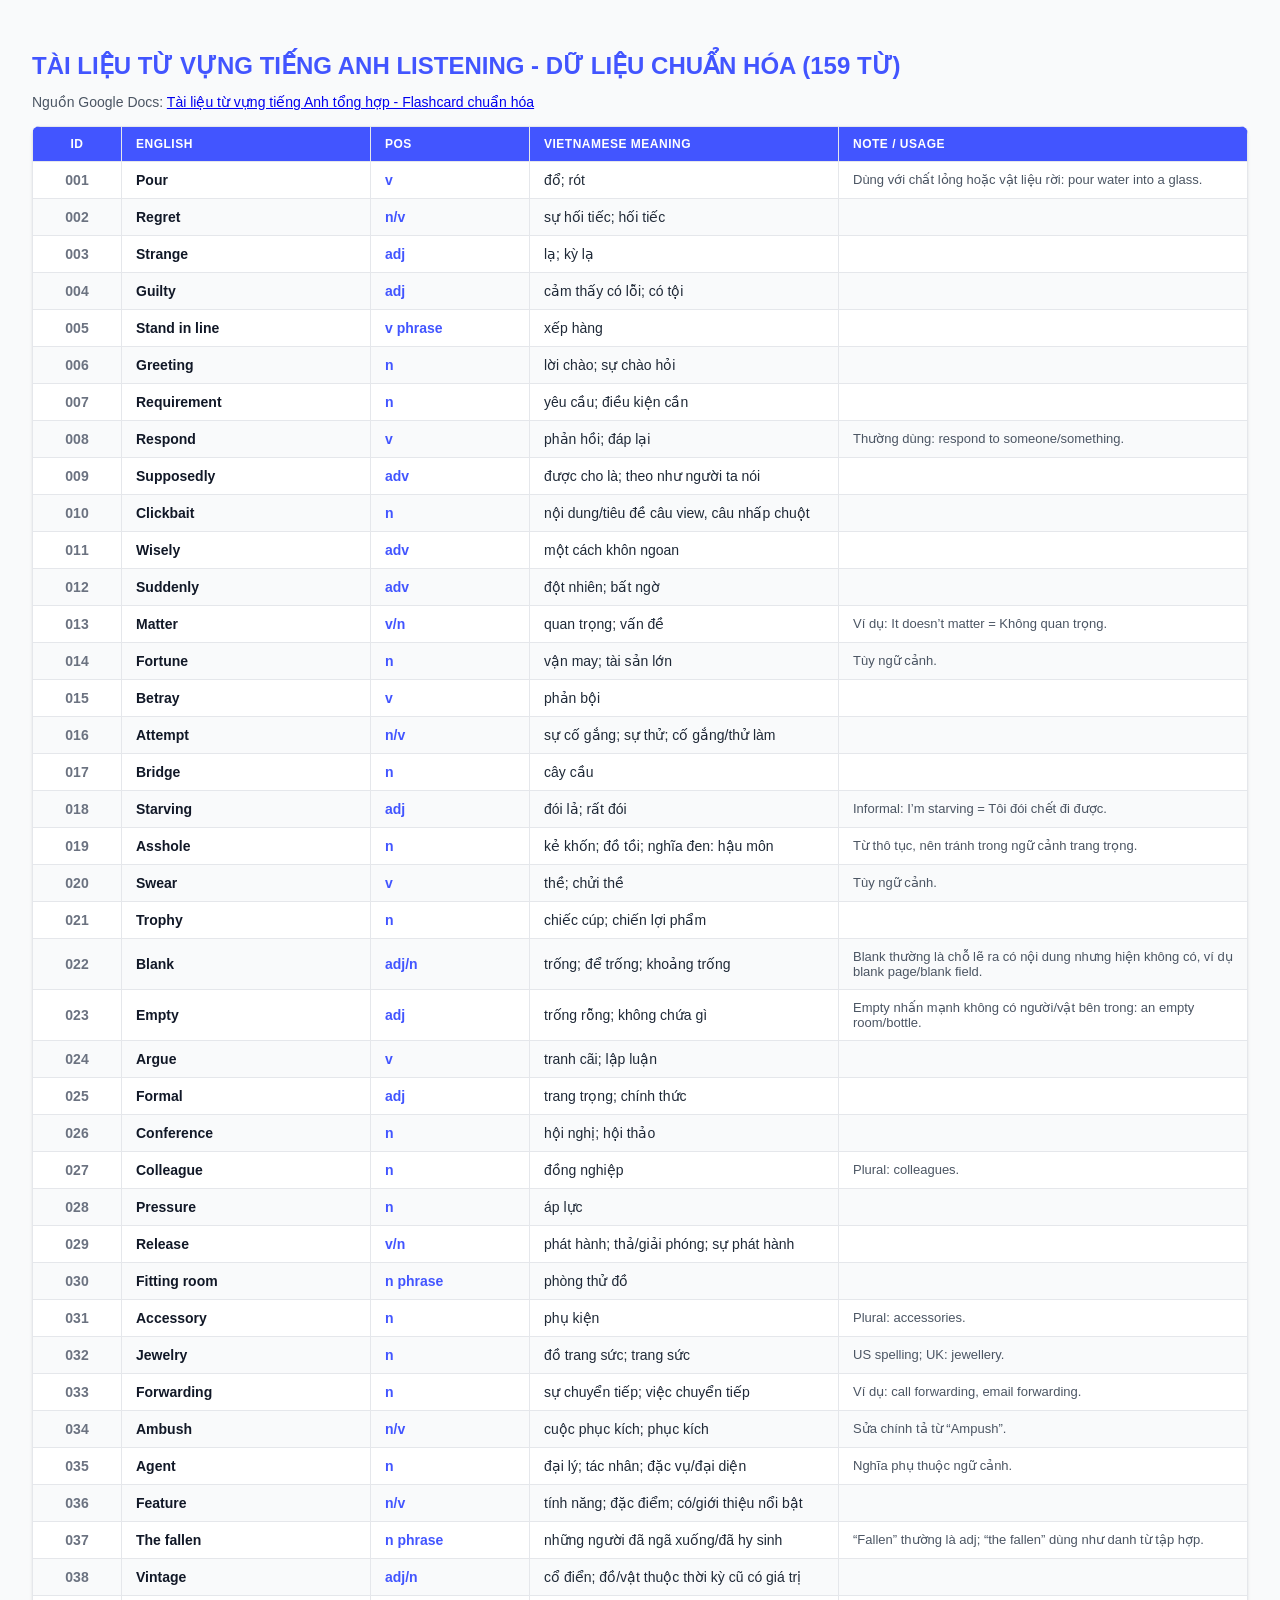
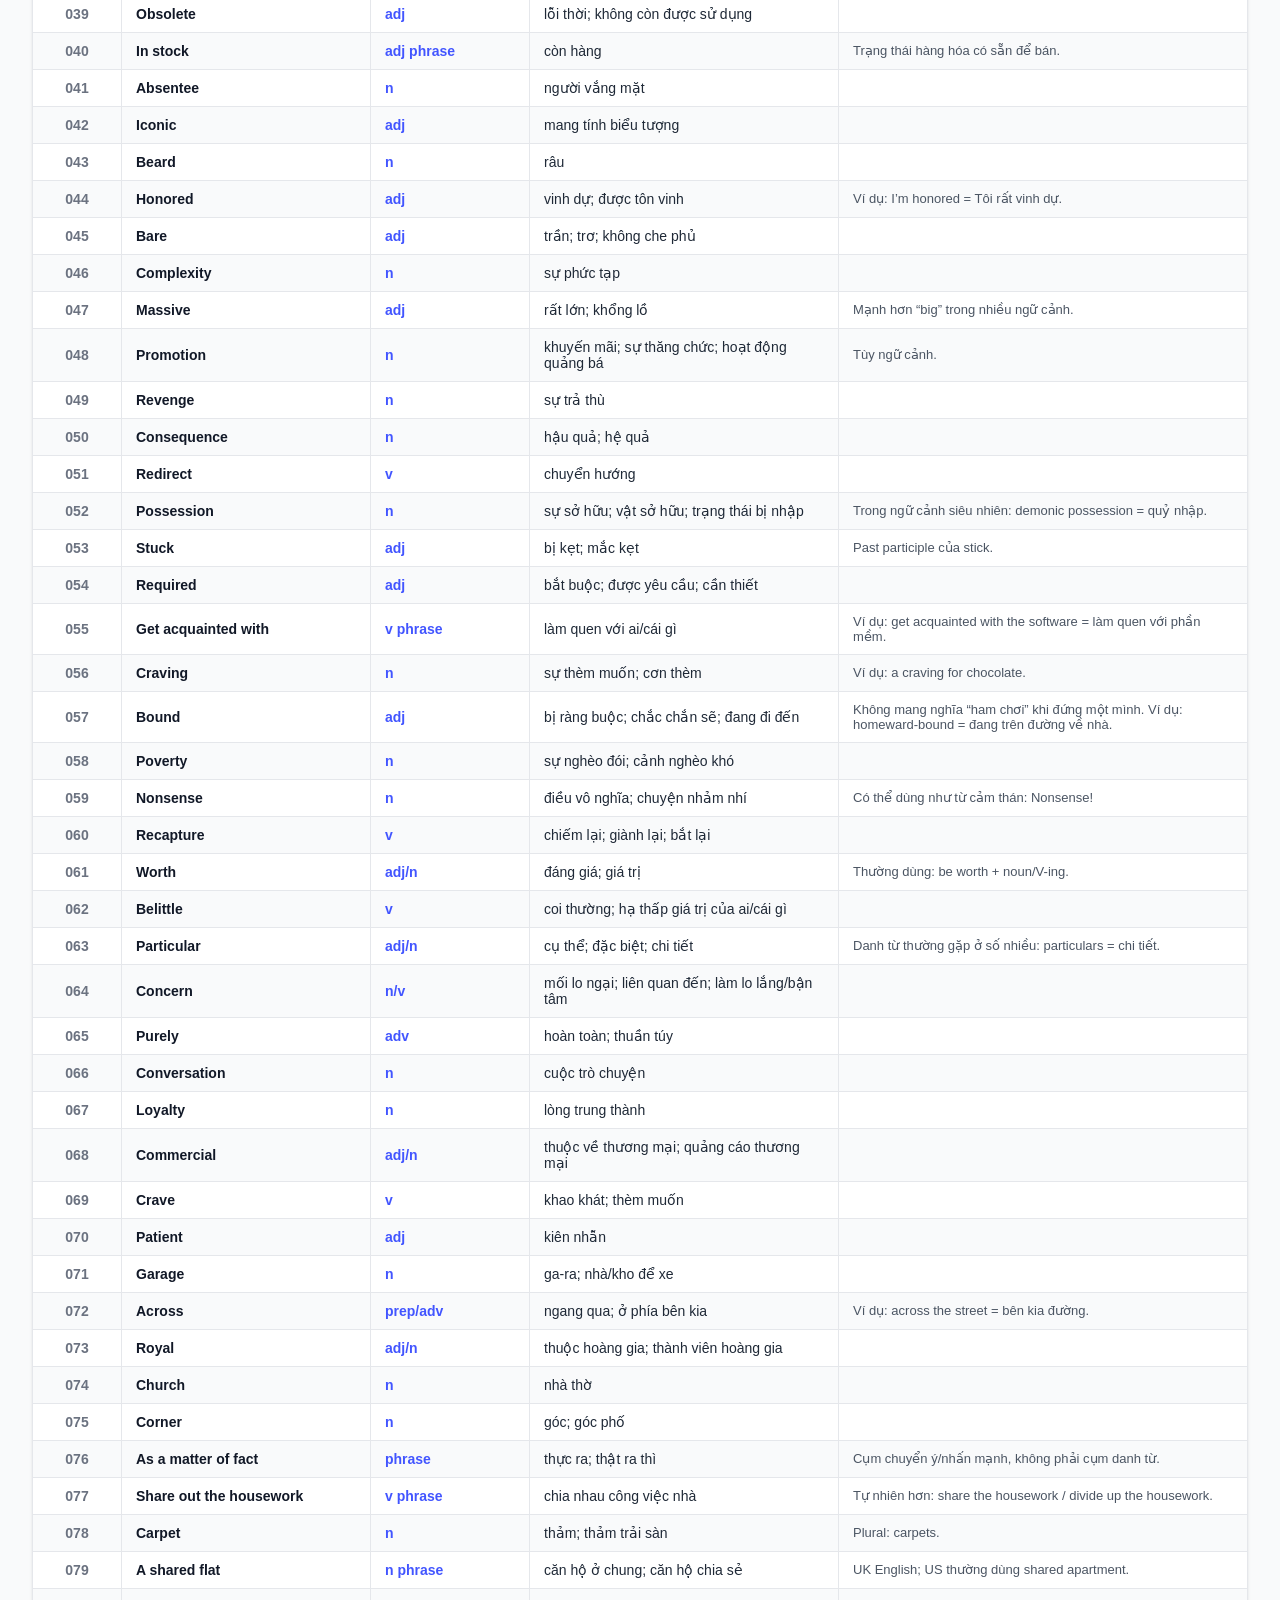
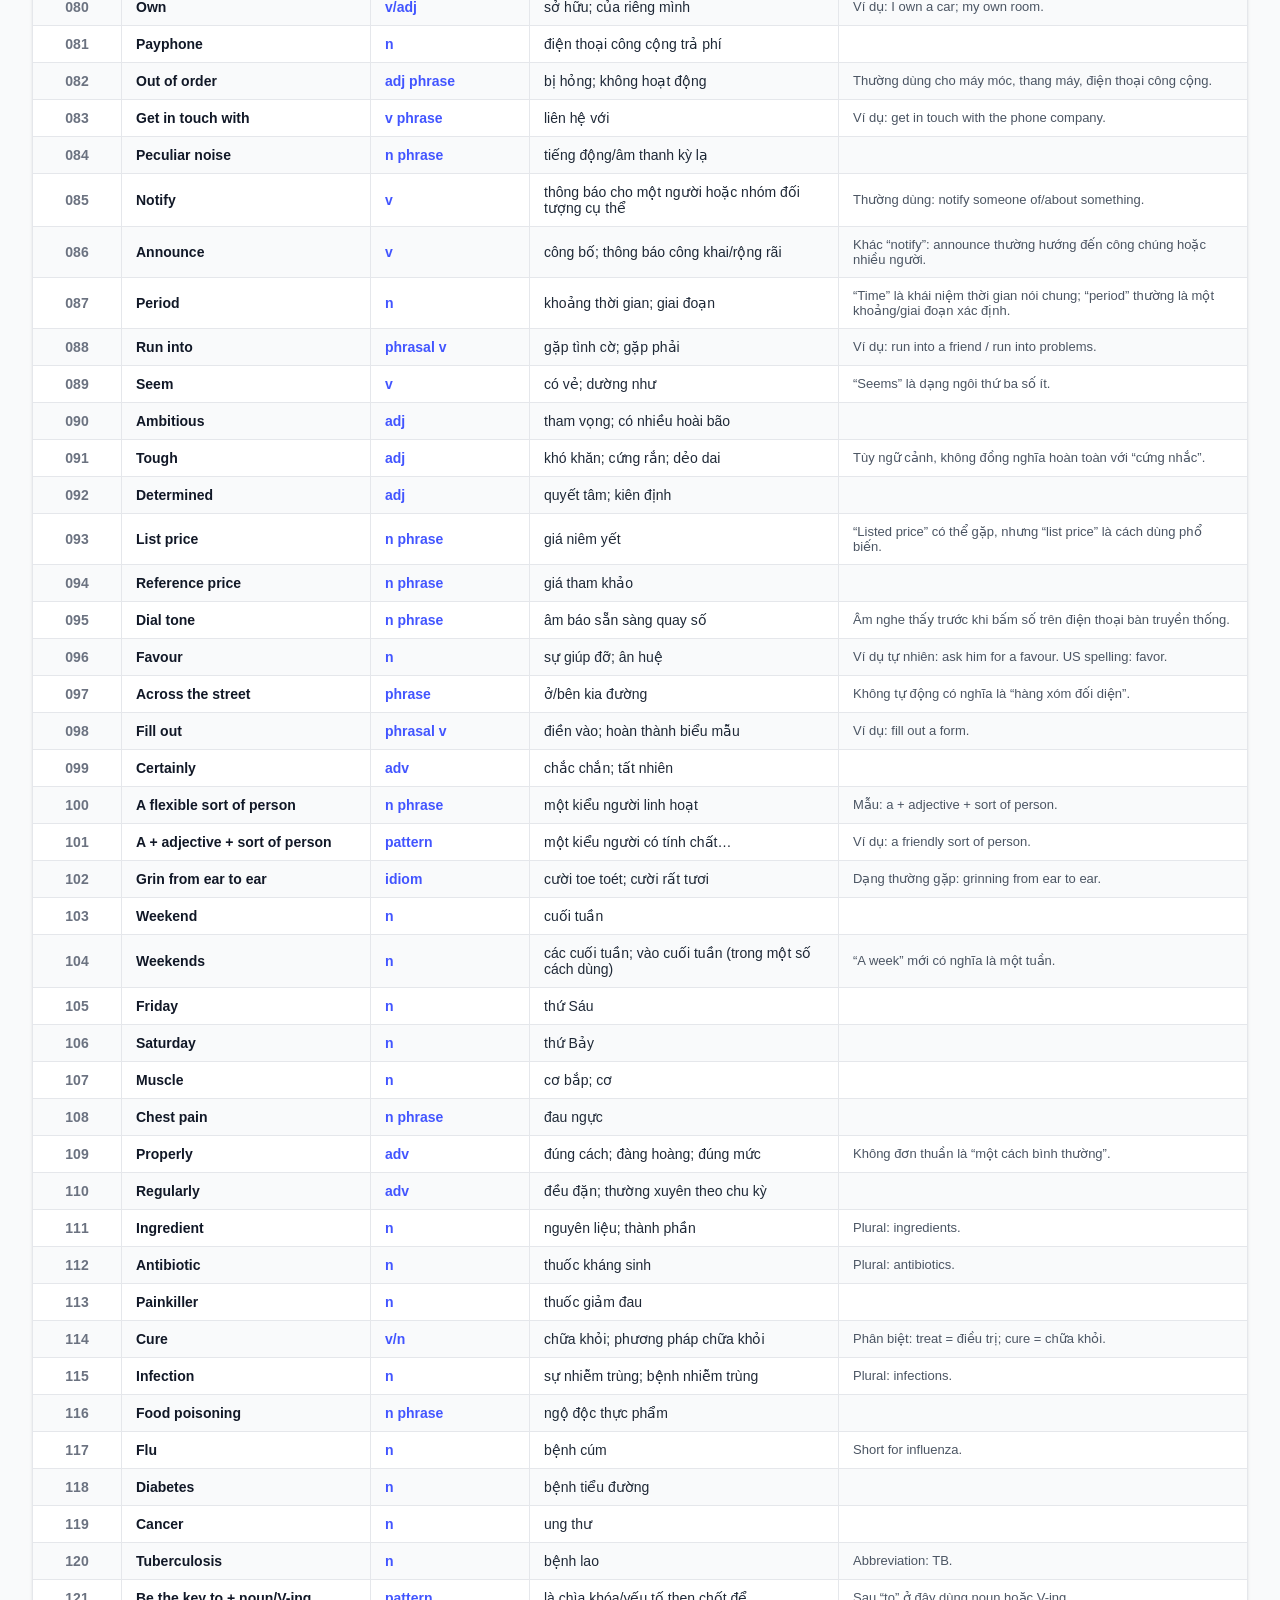
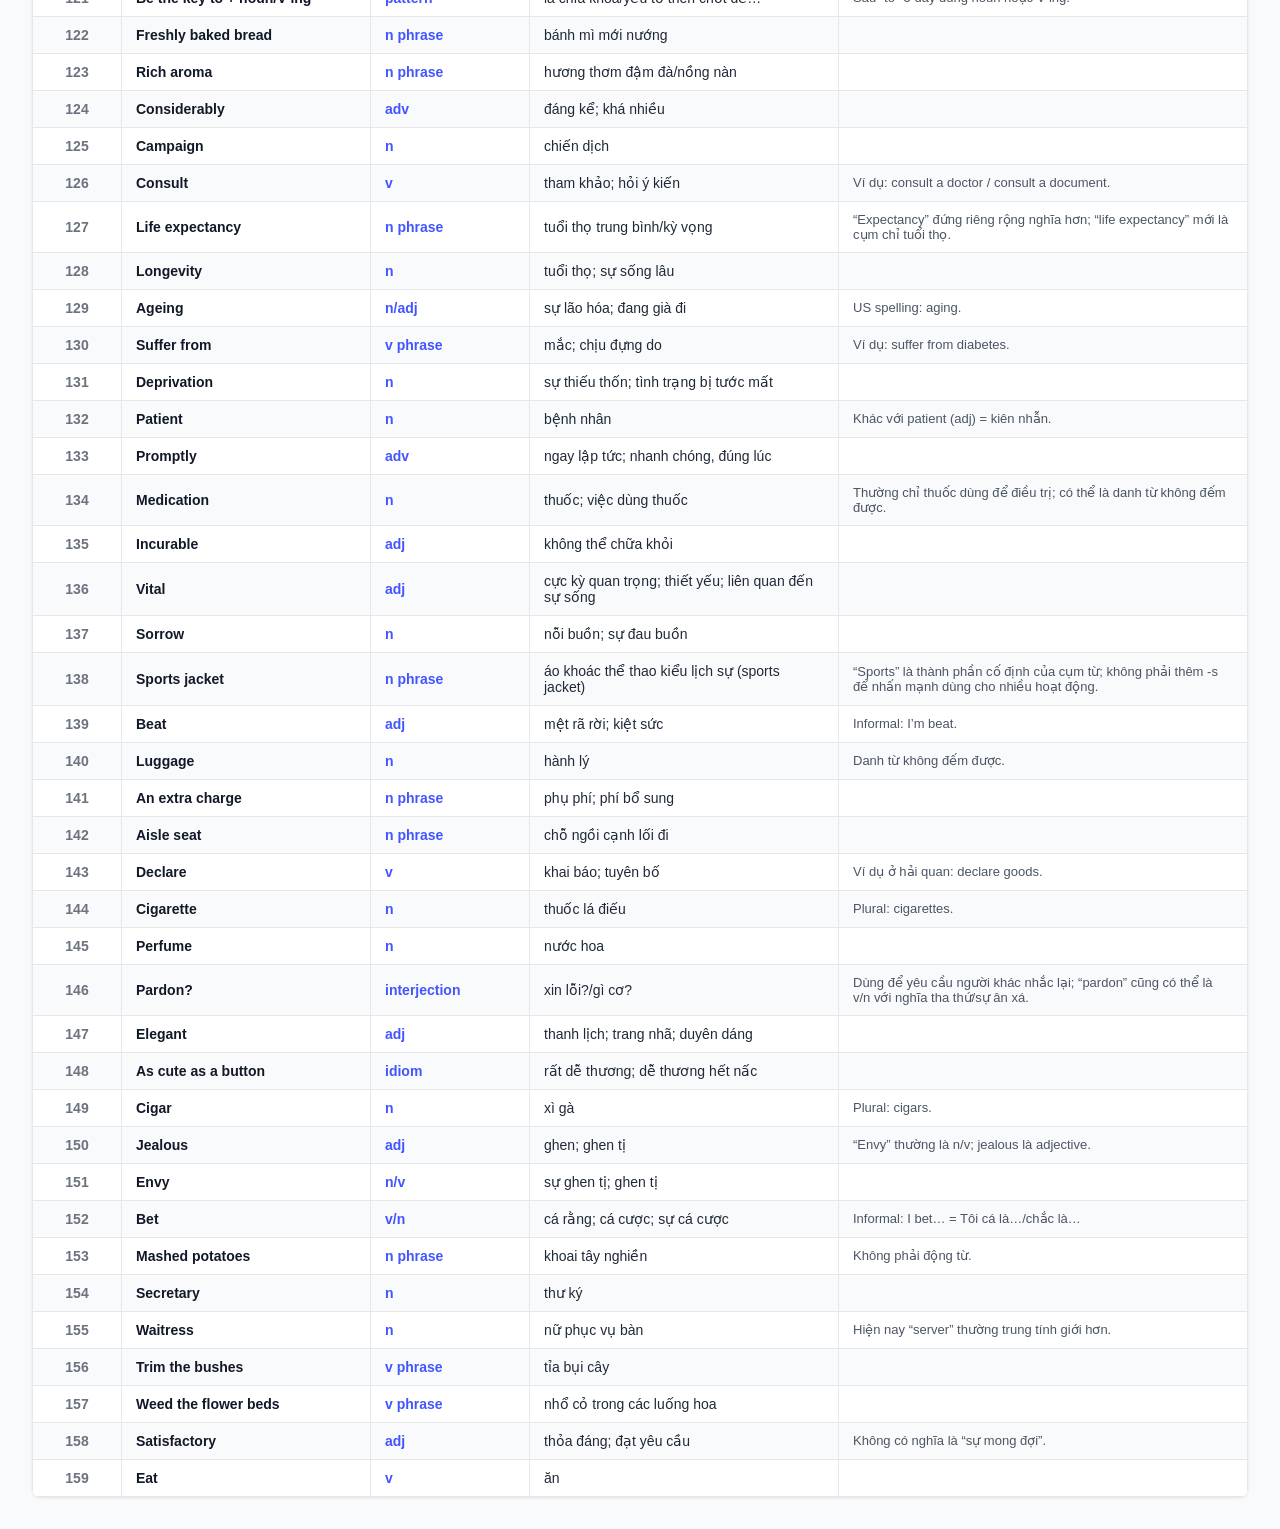
==== commit 7ca79069: "feat(automation): package autonomous sync engine with 3h GitHub Actions cron and 1-click script" ====
--- a/BANG_TU_VUNG.html
+++ b/BANG_TU_VUNG.html
@@ -242,7 +242,7 @@
   <tr>
     <td style="text-align: center; font-weight: bold; color: #6b7280;">031</td>
     <td><strong style="color: #111827;">Accessory</strong></td>
-    <td class="pos">noun</td>
+    <td class="pos">n</td>
     <td>phụ kiện</td>
     <td style="color: #4b5563; font-size: 13px;">Plural: accessories.</td>
   </tr>
@@ -263,7 +263,7 @@
   <tr>
     <td style="text-align: center; font-weight: bold; color: #6b7280;">034</td>
     <td><strong style="color: #111827;">Ambush</strong></td>
-    <td class="pos">noun / verb</td>
+    <td class="pos">n/v</td>
     <td>cuộc phục kích; phục kích</td>
     <td style="color: #4b5563; font-size: 13px;">Sửa chính tả từ “Ampush”.</td>
   </tr>
@@ -641,7 +641,7 @@
   <tr>
     <td style="text-align: center; font-weight: bold; color: #6b7280;">088</td>
     <td><strong style="color: #111827;">Run into</strong></td>
-    <td class="pos">phrasal verb</td>
+    <td class="pos">phrasal v</td>
     <td>gặp tình cờ; gặp phải</td>
     <td style="color: #4b5563; font-size: 13px;">Ví dụ: run into a friend / run into problems.</td>
   </tr>
@@ -697,7 +697,7 @@
   <tr>
     <td style="text-align: center; font-weight: bold; color: #6b7280;">096</td>
     <td><strong style="color: #111827;">Favour</strong></td>
-    <td class="pos">noun</td>
+    <td class="pos">n</td>
     <td>sự giúp đỡ; ân huệ</td>
     <td style="color: #4b5563; font-size: 13px;">Ví dụ tự nhiên: ask him for a favour. US spelling: favor.</td>
   </tr>
@@ -711,7 +711,7 @@
   <tr>
     <td style="text-align: center; font-weight: bold; color: #6b7280;">098</td>
     <td><strong style="color: #111827;">Fill out</strong></td>
-    <td class="pos">phrasal verb</td>
+    <td class="pos">phrasal v</td>
     <td>điền vào; hoàn thành biểu mẫu</td>
     <td style="color: #4b5563; font-size: 13px;">Ví dụ: fill out a form.</td>
   </tr>
@@ -914,7 +914,7 @@
   <tr>
     <td style="text-align: center; font-weight: bold; color: #6b7280;">127</td>
     <td><strong style="color: #111827;">Life expectancy</strong></td>
-    <td class="pos">noun phrase</td>
+    <td class="pos">n phrase</td>
     <td>tuổi thọ trung bình/kỳ vọng</td>
     <td style="color: #4b5563; font-size: 13px;">“Expectancy” đứng riêng rộng nghĩa hơn; “life expectancy” mới là cụm chỉ tuổi thọ.</td>
   </tr>
@@ -949,7 +949,7 @@
   <tr>
     <td style="text-align: center; font-weight: bold; color: #6b7280;">132</td>
     <td><strong style="color: #111827;">Patient</strong></td>
-    <td class="pos">noun</td>
+    <td class="pos">n</td>
     <td>bệnh nhân</td>
     <td style="color: #4b5563; font-size: 13px;">Khác với patient (adj) = kiên nhẫn.</td>
   </tr>
@@ -1082,7 +1082,7 @@
   <tr>
     <td style="text-align: center; font-weight: bold; color: #6b7280;">151</td>
     <td><strong style="color: #111827;">Envy</strong></td>
-    <td class="pos">noun / verb</td>
+    <td class="pos">n/v</td>
     <td>sự ghen tị; ghen tị</td>
     <td style="color: #4b5563; font-size: 13px;"></td>
   </tr>
@@ -1138,7 +1138,7 @@
   <tr>
     <td style="text-align: center; font-weight: bold; color: #6b7280;">159</td>
     <td><strong style="color: #111827;">Eat</strong></td>
-    <td class="pos">verb</td>
+    <td class="pos">v</td>
     <td>ăn</td>
     <td style="color: #4b5563; font-size: 13px;"></td>
   </tr>
